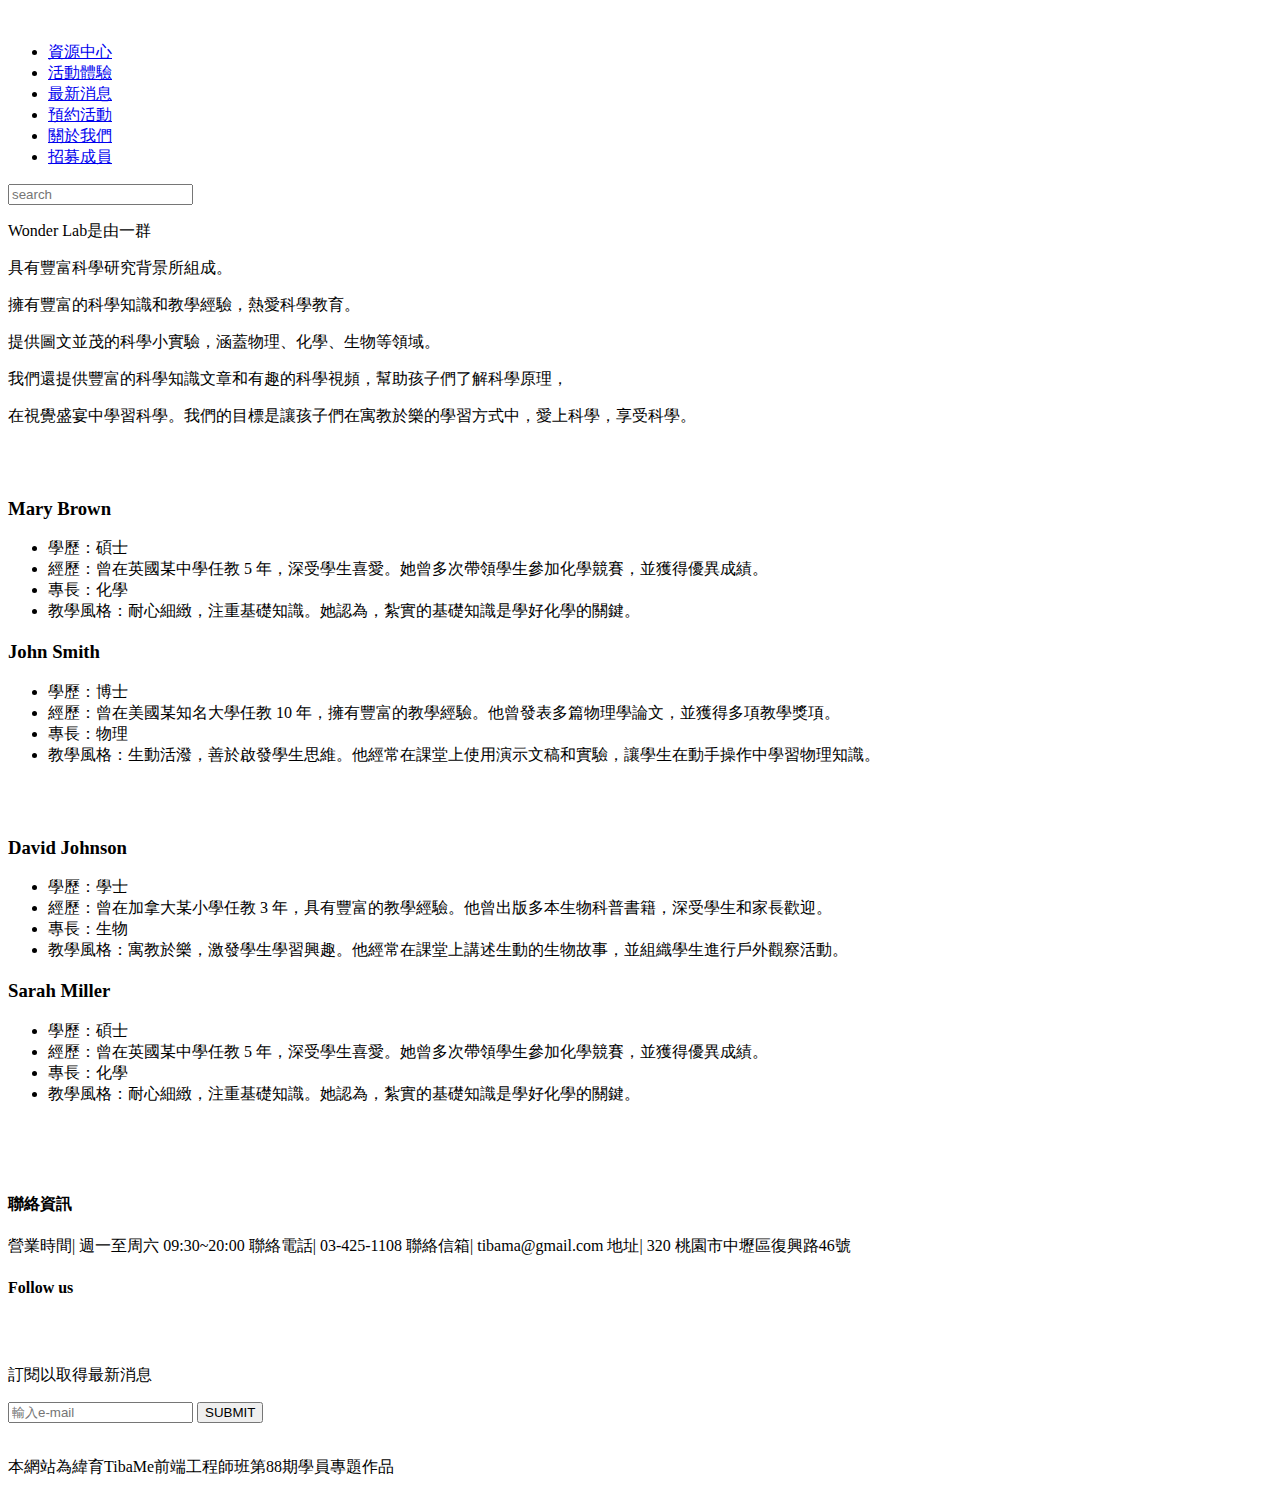
==== about.html @ 349f5d0e "修改logo超連結位置" ====
<!DOCTYPE html>
<html lang="en">
  <head>
    <meta charset="UTF-8" />
    <meta name="viewport" content="width=device-width, initial-scale=1.0" />
    <link rel="stylesheet" href="./CSS//Reset.css" />
    <link rel="stylesheet" href="./CSS//header_footer.css" />
    <link rel="stylesheet" href="./CSS/about.css " />
    <link rel="stylesheet" href="./CSS//grid system.css" />
    <link
      rel="stylesheet"
      href="https://cdnjs.cloudflare.com/ajax/libs/font-awesome/6.5.1/css/all.min.css"
      integrity="sha512-DTOQO9RWCH3ppGqcWaEA1BIZOC6xxalwEsw9c2QQeAIftl+Vegovlnee1c9QX4TctnWMn13TZye+giMm8e2LwA=="
      crossorigin="anonymous"
      referrerpolicy="no-referrer"
    />
    <link rel="preconnect" href="https://fonts.googleapis.com" />
    <link rel="preconnect" href="https://fonts.gstatic.com" crossorigin />
    <link
      href="https://fonts.googleapis.com/css2?family=Noto+Sans+TC:wght@100..900&display=swap"
      rel="stylesheet"
    />
    <link rel="icon" href="./index_pic/Group 22.png" />
    <title>關於我們</title>
  </head>
  <body>
    <header class="main">
      <div class="hd_container">
        <div class="logo">
          <a href="./index.html">
            <img src="./index_pic/logo.svg" alt="" />
          </a>
        </div>
        <nav>
          <ul>
            <li><a href="./resource_center.html">資源中心</a></li>
            <li><a href="./activity.html">活動體驗</a></li>
            <li><a href="./news.html">最新消息</a></li>
            <li><a href="./reservation.html">預約活動</a></li>
            <li><a href="./about.html">關於我們</a></li>
            <li><a href="./recruit.html">招募成員</a></li>
          </ul>
          <div class="search_area">
            <input type="text" placeholder="search" />
            <div class="icon">
              <i class="fa-solid fa-magnifying-glass"></i>
            </div>
          </div>
        </nav>
      </div>
    </header>
    <section class="banner">
      <div class="banner_container">
        <div class="txt">
          <p><span>Wonder</span> <span>Lab</span>是由一群</p>
          <p>具有豐富科學研究背景所組成。</p>
          <p>擁有豐富的科學知識和教學經驗，熱愛科學教育。</p>
          <p>提供圖文並茂的科學小實驗，涵蓋物理、化學、生物等領域。</p>
          <p>
            我們還提供豐富的科學知識文章和有趣的科學視頻，幫助孩子們了解科學原理，
          </p>
          <p>
            在視覺盛宴中學習科學。我們的目標是讓孩子們在寓教於樂的學習方式中，愛上科學，享受科學。
          </p>
        </div>
        <div class="pic">
          <img
            src="./about_pic/thisisengineering-raeng-bIltCMXIwRE-unsplash (1)-fotor.jpg"
            alt=""
          />
        </div>
      </div>
    </section>
    <section class="introduction">
      <div class="in_container">
        <div class="card">
          <div class="pic">
            <img
              src="./about_pic/thisisengineering-raeng-ovWUKV1btXk-unsplash.jpg"
              alt=""
            />
          </div>
          <div class="txt">
            <h3>Mary Brown</h3>
            <ul>
              <li>學歷：碩士</li>
              <li>
                經歷：曾在英國某中學任教 5
                年，深受學生喜愛。她曾多次帶領學生參加化學競賽，並獲得優異成績。
              </li>
              <li>專長：化學</li>
              <li>
                教學風格：耐心細緻，注重基礎知識。她認為，紮實的基礎知識是學好化學的關鍵。
              </li>
            </ul>
          </div>
        </div>
        <div class="card">
          <div class="txt">
            <h3>John Smith</h3>
            <ul>
              <li>學歷：博士</li>
              <li>
                經歷：曾在美國某知名大學任教 10
                年，擁有豐富的教學經驗。他曾發表多篇物理學論文，並獲得多項教學獎項。
              </li>
              <li>專長：物理</li>
              <li>
                教學風格：生動活潑，善於啟發學生思維。他經常在課堂上使用演示文稿和實驗，讓學生在動手操作中學習物理知識。
              </li>
            </ul>
          </div>
          <div class="pic">
            <img
              src="./about_pic/thisisengineering-raeng-omrpeqLz6Po-unsplash.jpg"
              alt=""
            />
          </div>
        </div>
        <div class="card">
          <div class="pic">
            <img
              src="./about_pic/thisisengineering-raeng-YXdbaTRcQzA-unsplash.jpg"
              alt=""
            />
          </div>
          <div class="txt">
            <h3>David Johnson</h3>
            <ul>
              <li>學歷：學士</li>
              <li>
                經歷：曾在加拿大某小學任教 3
                年，具有豐富的教學經驗。他曾出版多本生物科普書籍，深受學生和家長歡迎。
              </li>
              <li>專長：生物</li>
              <li>
                教學風格：寓教於樂，激發學生學習興趣。他經常在課堂上講述生動的生物故事，並組織學生進行戶外觀察活動。
              </li>
            </ul>
          </div>
        </div>
        <div class="card">
          <div class="txt">
            <h3>Sarah Miller</h3>
            <ul>
              <li>學歷：碩士</li>
              <li>
                經歷：曾在英國某中學任教 5
                年，深受學生喜愛。她曾多次帶領學生參加化學競賽，並獲得優異成績。
              </li>
              <li>專長：化學</li>
              <li>
                教學風格：耐心細緻，注重基礎知識。她認為，紮實的基礎知識是學好化學的關鍵。
              </li>
            </ul>
          </div>
          <div class="pic">
            <img
              src="./about_pic/thisisengineering-raeng-x5qZYxqzI_M-unsplash.jpg"
              alt=""
            />
          </div>
        </div>
      </div>
    </section>
    <div class="returnTop">
      <div class="circle">
        <div class="arrow_up">
          <a href="#">
            <svg
              class="icon-chevron-bottom"
              width="30"
              height="30"
              viewBox="0 0 41 28"
              fill="none"
              xmlns="http://www.w3.org/2000/svg"
            >
              <path
                d="M0.714294 27.4832V20.1046L20.3905 0.428431L40.0666 20.1046V27.4832L20.3905 10.1428L0.714294 27.4832Z"
                fill="white"
              />
            </svg>
          </a>
        </div>
      </div>
    </div>
    <footer class="main">
      <div class="footer_container">
        <div class="main_content">
          <div class="content">
            <div class="info">
              <h4>聯絡資訊</h4>
              <span class="open_time">營業時間| 週一至周六 09:30~20:00</span>
              <span class="tel">聯絡電話| 03-425-1108</span>
              <span class="email">聯絡信箱| tibama@gmail.com</span>
              <span class="address">地址| 320 桃園市中壢區復興路46號</span>
            </div>
            <div class="others">
              <div class="follow_us">
                <h4>Follow us</h4>
                <span class="fb">
                  <svg
                    class="ic-baseline-facebook"
                    width="26"
                    height="27"
                    viewBox="0 0 26 27"
                    fill="none"
                    xmlns="http://www.w3.org/2000/svg"
                  >
                    <path
                      d="M23.8333 13.1002C23.8333 7.12018 18.98 2.26685 13 2.26685C7.01996 2.26685 2.16663 7.12018 2.16663 13.1002C2.16663 18.3435 5.89329 22.7093 10.8333 23.7168V16.3502H8.66663V13.1002H10.8333V10.3918C10.8333 8.30101 12.5341 6.60018 14.625 6.60018H17.3333V9.85018H15.1666C14.5708 9.85018 14.0833 10.3377 14.0833 10.9335V13.1002H17.3333V16.3502H14.0833V23.8793C19.5541 23.3377 23.8333 18.7227 23.8333 13.1002Z"
                      fill="white"
                    />
                  </svg>
                </span>
                <span class="instagram">
                  <svg
                    class="ri-instagram-line"
                    width="24"
                    height="25"
                    viewBox="0 0 24 25"
                    fill="none"
                    xmlns="http://www.w3.org/2000/svg"
                  >
                    <path
                      d="M12.001 9.1001C11.2053 9.1001 10.4423 9.41617 9.87966 9.97878C9.31705 10.5414 9.00098 11.3044 9.00098 12.1001C9.00098 12.8957 9.31705 13.6588 9.87966 14.2214C10.4423 14.784 11.2053 15.1001 12.001 15.1001C12.7966 15.1001 13.5597 14.784 14.1223 14.2214C14.6849 13.6588 15.001 12.8957 15.001 12.1001C15.001 11.3044 14.6849 10.5414 14.1223 9.97878C13.5597 9.41617 12.7966 9.1001 12.001 9.1001ZM12.001 7.1001C13.3271 7.1001 14.5988 7.62688 15.5365 8.56456C16.4742 9.50225 17.001 10.774 17.001 12.1001C17.001 13.4262 16.4742 14.6979 15.5365 15.6356C14.5988 16.5733 13.3271 17.1001 12.001 17.1001C10.6749 17.1001 9.40312 16.5733 8.46544 15.6356C7.52776 14.6979 7.00098 13.4262 7.00098 12.1001C7.00098 10.774 7.52776 9.50225 8.46544 8.56456C9.40312 7.62688 10.6749 7.1001 12.001 7.1001ZM18.501 6.8501C18.501 7.18162 18.3693 7.49956 18.1349 7.73398C17.9004 7.9684 17.5825 8.1001 17.251 8.1001C16.9195 8.1001 16.6015 7.9684 16.3671 7.73398C16.1327 7.49956 16.001 7.18162 16.001 6.8501C16.001 6.51858 16.1327 6.20063 16.3671 5.96621C16.6015 5.73179 16.9195 5.6001 17.251 5.6001C17.5825 5.6001 17.9004 5.73179 18.1349 5.96621C18.3693 6.20063 18.501 6.51858 18.501 6.8501ZM12.001 4.1001C9.52698 4.1001 9.12298 4.1071 7.97198 4.1581C7.18798 4.1951 6.66198 4.3001 6.17398 4.4901C5.76559 4.64004 5.39639 4.88036 5.09398 5.1931C4.78098 5.4955 4.54033 5.86468 4.38998 6.2731C4.19998 6.7631 4.09498 7.2881 4.05898 8.0711C4.00698 9.1751 3.99998 9.5611 3.99998 12.1001C3.99998 14.5751 4.00698 14.9781 4.05798 16.1291C4.09498 16.9121 4.19998 17.4391 4.38898 17.9261C4.55898 18.3611 4.75898 18.6741 5.09098 19.0061C5.42798 19.3421 5.74098 19.5431 6.17098 19.7091C6.66498 19.9001 7.19098 20.0061 7.97098 20.0421C9.07498 20.0941 9.46098 20.1001 12 20.1001C14.475 20.1001 14.878 20.0931 16.029 20.0421C16.811 20.0051 17.337 19.9001 17.826 19.7111C18.234 19.5604 18.603 19.3202 18.906 19.0081C19.243 18.6721 19.444 18.3591 19.61 17.9281C19.8 17.4361 19.906 16.9101 19.942 16.1281C19.994 15.0251 20 14.6381 20 12.1001C20 9.6261 19.993 9.2221 19.942 8.0711C19.905 7.2891 19.799 6.7611 19.61 6.2731C19.4592 5.86511 19.219 5.49608 18.907 5.1931C18.6047 4.87994 18.2355 4.63926 17.827 4.4891C17.337 4.2991 16.811 4.1941 16.029 4.1581C14.926 4.1061 14.541 4.1001 12.001 4.1001ZM12.001 2.1001C14.718 2.1001 15.057 2.1101 16.124 2.1601C17.188 2.2101 17.914 2.3771 18.551 2.6251C19.211 2.8791 19.767 3.2231 20.323 3.7781C20.8315 4.27799 21.2249 4.88269 21.476 5.5501C21.723 6.1871 21.891 6.9131 21.941 7.9781C21.988 9.0441 22.001 9.3831 22.001 12.1001C22.001 14.8171 21.991 15.1561 21.941 16.2221C21.891 17.2871 21.723 18.0121 21.476 18.6501C21.2256 19.3179 20.8321 19.9227 20.323 20.4221C19.8229 20.9304 19.2183 21.3239 18.551 21.5751C17.914 21.8221 17.188 21.9901 16.124 22.0401C15.057 22.0871 14.718 22.1001 12.001 22.1001C9.28398 22.1001 8.94498 22.0901 7.87798 22.0401C6.81398 21.9901 6.08898 21.8221 5.45098 21.5751C4.7833 21.3246 4.1785 20.931 3.67898 20.4221C3.17041 19.9223 2.77694 19.3176 2.52598 18.6501C2.27798 18.0131 2.11098 17.2871 2.06098 16.2221C2.01298 15.1561 2.00098 14.8171 2.00098 12.1001C2.00098 9.3831 2.01098 9.0441 2.06098 7.9781C2.11098 6.9121 2.27798 6.1881 2.52598 5.5501C2.77621 4.88228 3.16978 4.27742 3.67898 3.7781C4.17865 3.26933 4.78341 2.87583 5.45098 2.6251C6.08798 2.3771 6.81298 2.2101 7.87798 2.1601C8.94498 2.1131 9.28398 2.1001 12.001 2.1001Z"
                      fill="white"
                    />
                  </svg>
                </span>
                <span class="twitter">
                  <svg
                    class="group"
                    width="24"
                    height="25"
                    viewBox="0 0 24 25"
                    fill="none"
                    xmlns="http://www.w3.org/2000/svg"
                  >
                    <path
                      fill-rule="evenodd"
                      clip-rule="evenodd"
                      d="M17.817 7.089C17.464 6.581 16.52 5.867 14.991 6.175C14.099 6.354 13.566 6.795 13.227 7.377C12.866 7.997 12.691 8.84 12.691 9.821C12.691 10.0862 12.5857 10.3406 12.3982 10.5281C12.2106 10.7156 11.9563 10.821 11.691 10.821C9.32504 10.821 7.07304 10.118 5.17804 8.217C5.03497 8.9883 4.97862 9.77318 5.01004 10.557C5.06304 11.643 5.32204 12.732 5.93704 13.665C6.54204 14.582 7.53704 15.422 9.20104 15.95C9.3641 16.0017 9.51115 16.0944 9.62816 16.2192C9.74516 16.344 9.8282 16.4967 9.86934 16.6627C9.91047 16.8288 9.90832 17.0026 9.8631 17.1676C9.81788 17.3325 9.73109 17.4831 9.61104 17.605C9.07804 18.1517 8.47396 18.6243 7.81504 19.01C8.87504 19.12 9.89704 19.128 10.845 19.042C12.765 18.868 14.294 18.319 15.25 17.542C17.263 15.91 18.34 13.476 18.14 9.398C18.106 8.728 18.753 8.005 19.065 7.456C18.594 7.544 18.122 7.528 17.817 7.089ZM4.59404 5.084C4.7751 5.06296 4.95846 5.0918 5.12431 5.16741C5.29016 5.24302 5.43218 5.36253 5.53504 5.513C7.01104 7.672 8.78304 8.57 10.75 8.774C10.846 7.933 11.073 7.102 11.5 6.37C12.126 5.296 13.144 4.506 14.598 4.214C16.608 3.81 18.138 4.538 19.025 5.429L20.817 5.094C21.0046 5.05887 21.1982 5.07811 21.3752 5.14945C21.5521 5.22079 21.7049 5.34127 21.8157 5.49665C21.9264 5.65203 21.9903 5.83584 21.9999 6.02638C22.0096 6.21692 21.9645 6.40624 21.87 6.572L20.15 9.594C20.307 13.955 19.095 16.999 16.511 19.096C15.141 20.208 13.179 20.839 11.026 21.034C8.85604 21.23 6.40304 20.993 3.96504 20.281C3.75674 20.2202 3.57384 20.0934 3.44397 19.9195C3.31409 19.7457 3.24428 19.5344 3.24507 19.3174C3.24587 19.1004 3.31721 18.8895 3.44835 18.7167C3.57949 18.5438 3.7633 18.4182 3.97204 18.359C5.19804 18.01 6.13204 17.709 6.97504 17.182C5.77604 16.546 4.89304 15.714 4.26804 14.766C3.40004 13.448 3.07804 11.978 3.01404 10.653C2.95004 9.328 3.14104 8.1 3.34304 7.215C3.45804 6.71 3.59204 6.204 3.77704 5.72C3.8423 5.54939 3.95304 5.39991 4.09725 5.28779C4.24145 5.17567 4.41261 5.10519 4.59404 5.084Z"
                      fill="white"
                    />
                  </svg>
                </span>
                <span class="youtube">
                  <svg
                    class="mdi-youtube"
                    width="24"
                    height="25"
                    viewBox="0 0 24 25"
                    fill="none"
                    xmlns="http://www.w3.org/2000/svg"
                  >
                    <path
                      d="M10 15.1001L15.19 12.1001L10 9.1001V15.1001ZM21.56 7.2701C21.69 7.7401 21.78 8.3701 21.84 9.1701C21.91 9.9701 21.94 10.6601 21.94 11.2601L22 12.1001C22 14.2901 21.84 15.9001 21.56 16.9301C21.31 17.8301 20.73 18.4101 19.83 18.6601C19.36 18.7901 18.5 18.8801 17.18 18.9401C15.88 19.0101 14.69 19.0401 13.59 19.0401L12 19.1001C7.81 19.1001 5.2 18.9401 4.17 18.6601C3.27 18.4101 2.69 17.8301 2.44 16.9301C2.31 16.4601 2.22 15.8301 2.16 15.0301C2.09 14.2301 2.06 13.5401 2.06 12.9401L2 12.1001C2 9.9101 2.16 8.3001 2.44 7.2701C2.69 6.3701 3.27 5.7901 4.17 5.5401C4.64 5.4101 5.5 5.3201 6.82 5.2601C8.12 5.1901 9.31 5.1601 10.41 5.1601L12 5.1001C16.19 5.1001 18.8 5.2601 19.83 5.5401C20.73 5.7901 21.31 6.3701 21.56 7.2701Z"
                      fill="white"
                    />
                  </svg>
                </span>
              </div>
              <div class="subscribe">
                <p>訂閱以取得最新消息</p>
                <div class="input">
                  <input type="text" placeholder="輸入e-mail" />
                  <button class="submit">SUBMIT</button>
                </div>
              </div>
            </div>
          </div>
          <div class="footer_logo">
            <img src="./index_pic/footer_logo.jpg" alt="" />
          </div>
        </div>
        <span class="copyright"
          ><p>本網站為緯育TibaMe前端工程師班第88期學員專題作品</p></span
        >
      </div>
    </footer>
  </body>
</html>
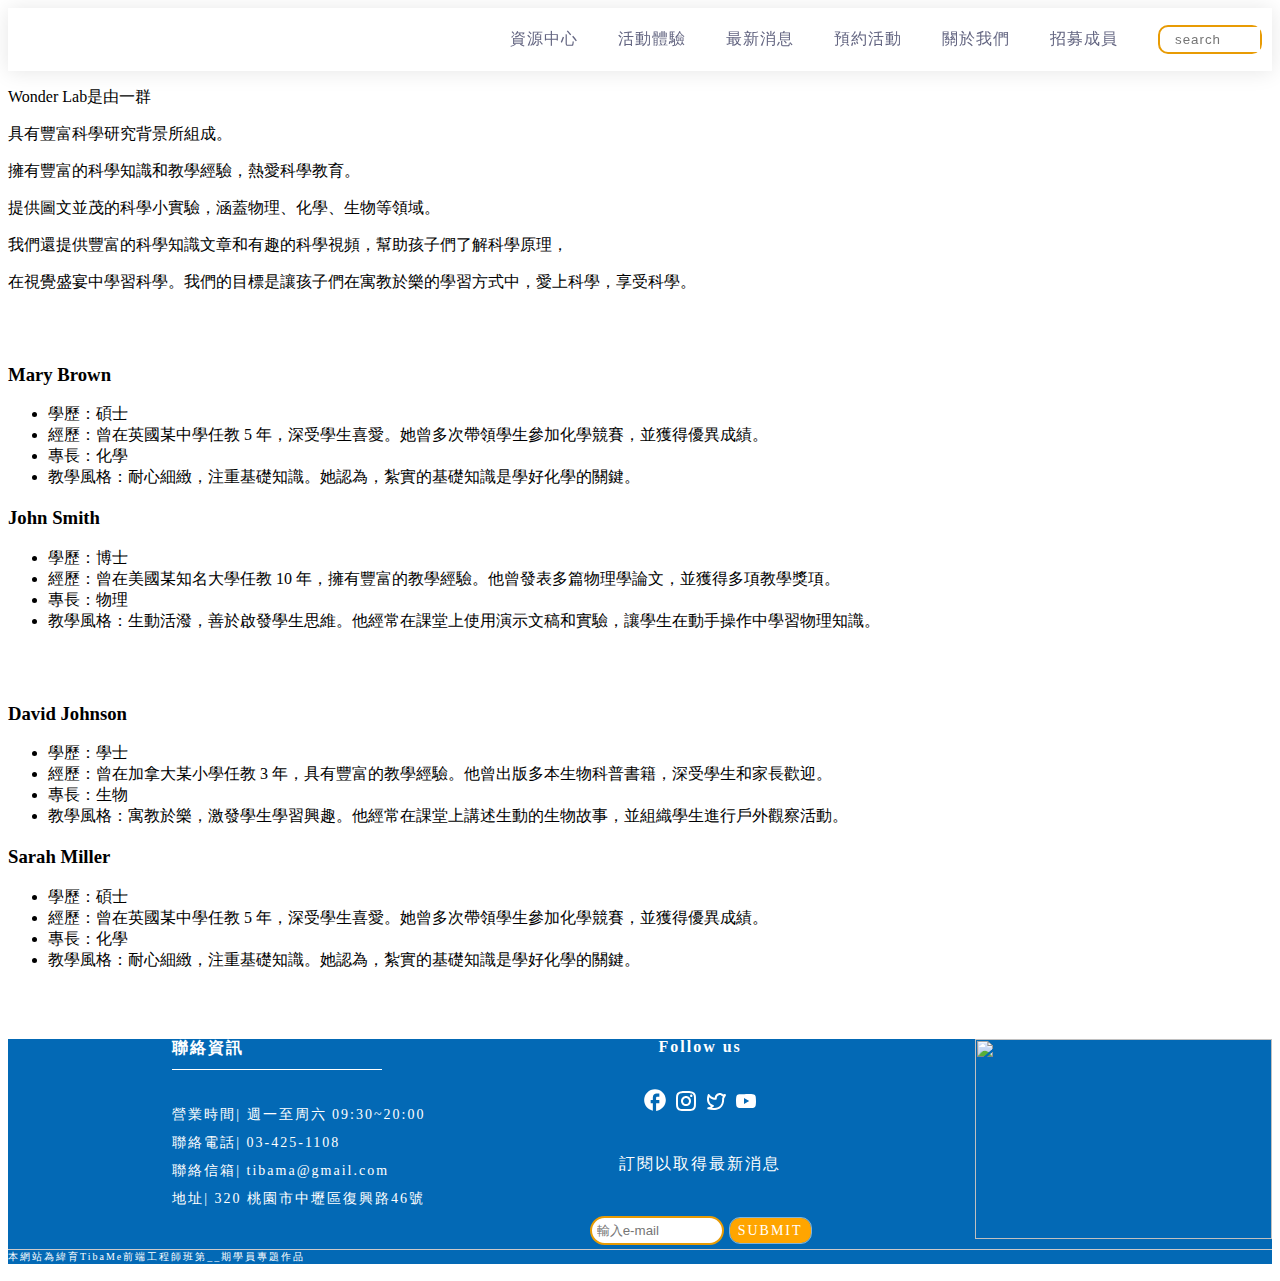
==== commit 7474bf8f: "動畫修改(按鈕部分_活動體驗" ====
--- a/about.html
+++ b/about.html
@@ -12,14 +12,12 @@
       href="https://cdnjs.cloudflare.com/ajax/libs/font-awesome/6.5.1/css/all.min.css"
       integrity="sha512-DTOQO9RWCH3ppGqcWaEA1BIZOC6xxalwEsw9c2QQeAIftl+Vegovlnee1c9QX4TctnWMn13TZye+giMm8e2LwA=="
       crossorigin="anonymous"
-      referrerpolicy="no-referrer"
-    />
+      referrerpolicy="no-referrer" />
     <link rel="preconnect" href="https://fonts.googleapis.com" />
     <link rel="preconnect" href="https://fonts.gstatic.com" crossorigin />
     <link
       href="https://fonts.googleapis.com/css2?family=Noto+Sans+TC:wght@100..900&display=swap"
-      rel="stylesheet"
-    />
+      rel="stylesheet" />
     <link rel="icon" href="./index_pic/Group 22.png" />
     <title>關於我們</title>
   </head>
@@ -66,8 +64,7 @@
         <div class="pic">
           <img
             src="./about_pic/thisisengineering-raeng-bIltCMXIwRE-unsplash (1)-fotor.jpg"
-            alt=""
-          />
+            alt="" />
         </div>
       </div>
     </section>
@@ -77,8 +74,7 @@
           <div class="pic">
             <img
               src="./about_pic/thisisengineering-raeng-ovWUKV1btXk-unsplash.jpg"
-              alt=""
-            />
+              alt="" />
           </div>
           <div class="txt">
             <h3>Mary Brown</h3>
@@ -113,16 +109,14 @@
           <div class="pic">
             <img
               src="./about_pic/thisisengineering-raeng-omrpeqLz6Po-unsplash.jpg"
-              alt=""
-            />
+              alt="" />
           </div>
         </div>
         <div class="card">
           <div class="pic">
             <img
               src="./about_pic/thisisengineering-raeng-YXdbaTRcQzA-unsplash.jpg"
-              alt=""
-            />
+              alt="" />
           </div>
           <div class="txt">
             <h3>David Johnson</h3>
@@ -157,8 +151,7 @@
           <div class="pic">
             <img
               src="./about_pic/thisisengineering-raeng-x5qZYxqzI_M-unsplash.jpg"
-              alt=""
-            />
+              alt="" />
           </div>
         </div>
       </div>
@@ -173,12 +166,10 @@
               height="30"
               viewBox="0 0 41 28"
               fill="none"
-              xmlns="http://www.w3.org/2000/svg"
-            >
+              xmlns="http://www.w3.org/2000/svg">
               <path
                 d="M0.714294 27.4832V20.1046L20.3905 0.428431L40.0666 20.1046V27.4832L20.3905 10.1428L0.714294 27.4832Z"
-                fill="white"
-              />
+                fill="white" />
             </svg>
           </a>
         </div>
@@ -205,12 +196,10 @@
                     height="27"
                     viewBox="0 0 26 27"
                     fill="none"
-                    xmlns="http://www.w3.org/2000/svg"
-                  >
+                    xmlns="http://www.w3.org/2000/svg">
                     <path
                       d="M23.8333 13.1002C23.8333 7.12018 18.98 2.26685 13 2.26685C7.01996 2.26685 2.16663 7.12018 2.16663 13.1002C2.16663 18.3435 5.89329 22.7093 10.8333 23.7168V16.3502H8.66663V13.1002H10.8333V10.3918C10.8333 8.30101 12.5341 6.60018 14.625 6.60018H17.3333V9.85018H15.1666C14.5708 9.85018 14.0833 10.3377 14.0833 10.9335V13.1002H17.3333V16.3502H14.0833V23.8793C19.5541 23.3377 23.8333 18.7227 23.8333 13.1002Z"
-                      fill="white"
-                    />
+                      fill="white" />
                   </svg>
                 </span>
                 <span class="instagram">
@@ -220,12 +209,10 @@
                     height="25"
                     viewBox="0 0 24 25"
                     fill="none"
-                    xmlns="http://www.w3.org/2000/svg"
-                  >
+                    xmlns="http://www.w3.org/2000/svg">
                     <path
                       d="M12.001 9.1001C11.2053 9.1001 10.4423 9.41617 9.87966 9.97878C9.31705 10.5414 9.00098 11.3044 9.00098 12.1001C9.00098 12.8957 9.31705 13.6588 9.87966 14.2214C10.4423 14.784 11.2053 15.1001 12.001 15.1001C12.7966 15.1001 13.5597 14.784 14.1223 14.2214C14.6849 13.6588 15.001 12.8957 15.001 12.1001C15.001 11.3044 14.6849 10.5414 14.1223 9.97878C13.5597 9.41617 12.7966 9.1001 12.001 9.1001ZM12.001 7.1001C13.3271 7.1001 14.5988 7.62688 15.5365 8.56456C16.4742 9.50225 17.001 10.774 17.001 12.1001C17.001 13.4262 16.4742 14.6979 15.5365 15.6356C14.5988 16.5733 13.3271 17.1001 12.001 17.1001C10.6749 17.1001 9.40312 16.5733 8.46544 15.6356C7.52776 14.6979 7.00098 13.4262 7.00098 12.1001C7.00098 10.774 7.52776 9.50225 8.46544 8.56456C9.40312 7.62688 10.6749 7.1001 12.001 7.1001ZM18.501 6.8501C18.501 7.18162 18.3693 7.49956 18.1349 7.73398C17.9004 7.9684 17.5825 8.1001 17.251 8.1001C16.9195 8.1001 16.6015 7.9684 16.3671 7.73398C16.1327 7.49956 16.001 7.18162 16.001 6.8501C16.001 6.51858 16.1327 6.20063 16.3671 5.96621C16.6015 5.73179 16.9195 5.6001 17.251 5.6001C17.5825 5.6001 17.9004 5.73179 18.1349 5.96621C18.3693 6.20063 18.501 6.51858 18.501 6.8501ZM12.001 4.1001C9.52698 4.1001 9.12298 4.1071 7.97198 4.1581C7.18798 4.1951 6.66198 4.3001 6.17398 4.4901C5.76559 4.64004 5.39639 4.88036 5.09398 5.1931C4.78098 5.4955 4.54033 5.86468 4.38998 6.2731C4.19998 6.7631 4.09498 7.2881 4.05898 8.0711C4.00698 9.1751 3.99998 9.5611 3.99998 12.1001C3.99998 14.5751 4.00698 14.9781 4.05798 16.1291C4.09498 16.9121 4.19998 17.4391 4.38898 17.9261C4.55898 18.3611 4.75898 18.6741 5.09098 19.0061C5.42798 19.3421 5.74098 19.5431 6.17098 19.7091C6.66498 19.9001 7.19098 20.0061 7.97098 20.0421C9.07498 20.0941 9.46098 20.1001 12 20.1001C14.475 20.1001 14.878 20.0931 16.029 20.0421C16.811 20.0051 17.337 19.9001 17.826 19.7111C18.234 19.5604 18.603 19.3202 18.906 19.0081C19.243 18.6721 19.444 18.3591 19.61 17.9281C19.8 17.4361 19.906 16.9101 19.942 16.1281C19.994 15.0251 20 14.6381 20 12.1001C20 9.6261 19.993 9.2221 19.942 8.0711C19.905 7.2891 19.799 6.7611 19.61 6.2731C19.4592 5.86511 19.219 5.49608 18.907 5.1931C18.6047 4.87994 18.2355 4.63926 17.827 4.4891C17.337 4.2991 16.811 4.1941 16.029 4.1581C14.926 4.1061 14.541 4.1001 12.001 4.1001ZM12.001 2.1001C14.718 2.1001 15.057 2.1101 16.124 2.1601C17.188 2.2101 17.914 2.3771 18.551 2.6251C19.211 2.8791 19.767 3.2231 20.323 3.7781C20.8315 4.27799 21.2249 4.88269 21.476 5.5501C21.723 6.1871 21.891 6.9131 21.941 7.9781C21.988 9.0441 22.001 9.3831 22.001 12.1001C22.001 14.8171 21.991 15.1561 21.941 16.2221C21.891 17.2871 21.723 18.0121 21.476 18.6501C21.2256 19.3179 20.8321 19.9227 20.323 20.4221C19.8229 20.9304 19.2183 21.3239 18.551 21.5751C17.914 21.8221 17.188 21.9901 16.124 22.0401C15.057 22.0871 14.718 22.1001 12.001 22.1001C9.28398 22.1001 8.94498 22.0901 7.87798 22.0401C6.81398 21.9901 6.08898 21.8221 5.45098 21.5751C4.7833 21.3246 4.1785 20.931 3.67898 20.4221C3.17041 19.9223 2.77694 19.3176 2.52598 18.6501C2.27798 18.0131 2.11098 17.2871 2.06098 16.2221C2.01298 15.1561 2.00098 14.8171 2.00098 12.1001C2.00098 9.3831 2.01098 9.0441 2.06098 7.9781C2.11098 6.9121 2.27798 6.1881 2.52598 5.5501C2.77621 4.88228 3.16978 4.27742 3.67898 3.7781C4.17865 3.26933 4.78341 2.87583 5.45098 2.6251C6.08798 2.3771 6.81298 2.2101 7.87798 2.1601C8.94498 2.1131 9.28398 2.1001 12.001 2.1001Z"
-                      fill="white"
-                    />
+                      fill="white" />
                   </svg>
                 </span>
                 <span class="twitter">
@@ -235,14 +222,12 @@
                     height="25"
                     viewBox="0 0 24 25"
                     fill="none"
-                    xmlns="http://www.w3.org/2000/svg"
-                  >
+                    xmlns="http://www.w3.org/2000/svg">
                     <path
                       fill-rule="evenodd"
                       clip-rule="evenodd"
                       d="M17.817 7.089C17.464 6.581 16.52 5.867 14.991 6.175C14.099 6.354 13.566 6.795 13.227 7.377C12.866 7.997 12.691 8.84 12.691 9.821C12.691 10.0862 12.5857 10.3406 12.3982 10.5281C12.2106 10.7156 11.9563 10.821 11.691 10.821C9.32504 10.821 7.07304 10.118 5.17804 8.217C5.03497 8.9883 4.97862 9.77318 5.01004 10.557C5.06304 11.643 5.32204 12.732 5.93704 13.665C6.54204 14.582 7.53704 15.422 9.20104 15.95C9.3641 16.0017 9.51115 16.0944 9.62816 16.2192C9.74516 16.344 9.8282 16.4967 9.86934 16.6627C9.91047 16.8288 9.90832 17.0026 9.8631 17.1676C9.81788 17.3325 9.73109 17.4831 9.61104 17.605C9.07804 18.1517 8.47396 18.6243 7.81504 19.01C8.87504 19.12 9.89704 19.128 10.845 19.042C12.765 18.868 14.294 18.319 15.25 17.542C17.263 15.91 18.34 13.476 18.14 9.398C18.106 8.728 18.753 8.005 19.065 7.456C18.594 7.544 18.122 7.528 17.817 7.089ZM4.59404 5.084C4.7751 5.06296 4.95846 5.0918 5.12431 5.16741C5.29016 5.24302 5.43218 5.36253 5.53504 5.513C7.01104 7.672 8.78304 8.57 10.75 8.774C10.846 7.933 11.073 7.102 11.5 6.37C12.126 5.296 13.144 4.506 14.598 4.214C16.608 3.81 18.138 4.538 19.025 5.429L20.817 5.094C21.0046 5.05887 21.1982 5.07811 21.3752 5.14945C21.5521 5.22079 21.7049 5.34127 21.8157 5.49665C21.9264 5.65203 21.9903 5.83584 21.9999 6.02638C22.0096 6.21692 21.9645 6.40624 21.87 6.572L20.15 9.594C20.307 13.955 19.095 16.999 16.511 19.096C15.141 20.208 13.179 20.839 11.026 21.034C8.85604 21.23 6.40304 20.993 3.96504 20.281C3.75674 20.2202 3.57384 20.0934 3.44397 19.9195C3.31409 19.7457 3.24428 19.5344 3.24507 19.3174C3.24587 19.1004 3.31721 18.8895 3.44835 18.7167C3.57949 18.5438 3.7633 18.4182 3.97204 18.359C5.19804 18.01 6.13204 17.709 6.97504 17.182C5.77604 16.546 4.89304 15.714 4.26804 14.766C3.40004 13.448 3.07804 11.978 3.01404 10.653C2.95004 9.328 3.14104 8.1 3.34304 7.215C3.45804 6.71 3.59204 6.204 3.77704 5.72C3.8423 5.54939 3.95304 5.39991 4.09725 5.28779C4.24145 5.17567 4.41261 5.10519 4.59404 5.084Z"
-                      fill="white"
-                    />
+                      fill="white" />
                   </svg>
                 </span>
                 <span class="youtube">
@@ -252,12 +237,10 @@
                     height="25"
                     viewBox="0 0 24 25"
                     fill="none"
-                    xmlns="http://www.w3.org/2000/svg"
-                  >
+                    xmlns="http://www.w3.org/2000/svg">
                     <path
                       d="M10 15.1001L15.19 12.1001L10 9.1001V15.1001ZM21.56 7.2701C21.69 7.7401 21.78 8.3701 21.84 9.1701C21.91 9.9701 21.94 10.6601 21.94 11.2601L22 12.1001C22 14.2901 21.84 15.9001 21.56 16.9301C21.31 17.8301 20.73 18.4101 19.83 18.6601C19.36 18.7901 18.5 18.8801 17.18 18.9401C15.88 19.0101 14.69 19.0401 13.59 19.0401L12 19.1001C7.81 19.1001 5.2 18.9401 4.17 18.6601C3.27 18.4101 2.69 17.8301 2.44 16.9301C2.31 16.4601 2.22 15.8301 2.16 15.0301C2.09 14.2301 2.06 13.5401 2.06 12.9401L2 12.1001C2 9.9101 2.16 8.3001 2.44 7.2701C2.69 6.3701 3.27 5.7901 4.17 5.5401C4.64 5.4101 5.5 5.3201 6.82 5.2601C8.12 5.1901 9.31 5.1601 10.41 5.1601L12 5.1001C16.19 5.1001 18.8 5.2601 19.83 5.5401C20.73 5.7901 21.31 6.3701 21.56 7.2701Z"
-                      fill="white"
-                    />
+                      fill="white" />
                   </svg>
                 </span>
               </div>
@@ -265,7 +248,7 @@
                 <p>訂閱以取得最新消息</p>
                 <div class="input">
                   <input type="text" placeholder="輸入e-mail" />
-                  <button class="submit">SUBMIT</button>
+                  <a href="" class="btn btn-5"><span>SUBMIT</span></a>
                 </div>
               </div>
             </div>
@@ -275,7 +258,7 @@
           </div>
         </div>
         <span class="copyright"
-          ><p>本網站為緯育TibaMe前端工程師班第88期學員專題作品</p></span
+          ><p>本網站為緯育TibaMe前端工程師班第__期學員專題作品</p></span
         >
       </div>
     </footer>
--- a/CSS/header_footer.css
+++ b/CSS/header_footer.css
@@ -0,0 +1,170 @@
+header.main {
+  position: sticky;
+  top: 0px;
+  z-index: 10;
+}
+header.main .hd_container {
+  display: flex;
+  align-items: center;
+  justify-content: space-between;
+  background-color: #fff;
+  box-shadow: 0px 1px 20px rgba(0, 0, 0, 0.1);
+  padding: 5px 10px;
+}
+header.main .hd_container .logo img {
+  width: 100px;
+}
+header.main .hd_container nav {
+  margin-right: 0px;
+  display: flex;
+  align-items: center;
+  letter-spacing: 1px;
+}
+header.main .hd_container nav ul {
+  list-style: none;
+  display: flex;
+}
+header.main .hd_container nav ul li {
+  padding: 0 20px;
+}
+header.main .hd_container nav ul li a {
+  text-decoration: none;
+  color: #636581;
+}
+header.main .hd_container nav .search_area {
+  display: flex;
+  align-items: center;
+  border: 2px solid #e89b04;
+  border-radius: 10px;
+  margin-left: 20px;
+}
+header.main .hd_container nav .search_area input {
+  width: 80px;
+  border: none;
+  outline: none;
+  margin-left: 10px;
+  padding: 5px;
+  letter-spacing: 1px;
+}
+header.main .hd_container nav .search_area .icon {
+  font-size: 20px;
+  color: #e89b04;
+  cursor: pointer;
+}
+
+footer.main .footer_container {
+  background-color: #0369b5;
+}
+footer.main .footer_container .main_content {
+  height: 200px;
+  display: flex;
+  align-items: center;
+  letter-spacing: 2px;
+}
+footer.main .footer_container .main_content .content {
+  display: flex;
+  justify-content: space-evenly;
+  flex-grow: 5;
+  padding-top: 20px;
+}
+footer.main .footer_container .main_content .content .info {
+  display: flex;
+  flex-direction: column;
+  gap: 10px;
+  color: #fff;
+}
+footer.main .footer_container .main_content .content .info h4 {
+  padding-bottom: 10px;
+  border-bottom: 1px solid #fff;
+  width: 210px;
+}
+footer.main .footer_container .main_content .content .info span {
+  font-size: 14px;
+}
+footer.main .footer_container .main_content .content .info .open_time {
+  margin-top: 5px;
+}
+footer.main .footer_container .main_content .content .others {
+  color: #fff;
+}
+footer.main .footer_container .main_content .content .others .follow_us {
+  text-align: center;
+}
+footer.main .footer_container .main_content .content .others .follow_us h4 {
+  padding-bottom: 10px;
+}
+footer.main .footer_container .main_content .content .others .subscribe {
+  padding: 20px 0;
+}
+footer.main .footer_container .main_content .content .others .subscribe p {
+  padding-bottom: 10px;
+  text-align: center;
+}
+footer.main .footer_container .main_content .content .others .subscribe .input input {
+  width: 120px;
+  outline: none;
+  border: 2px solid #e89b04;
+  padding: 5px;
+  border-radius: 50px;
+}
+footer.main .footer_container .main_content .content .others .subscribe .input a {
+  background: orange;
+  border-bottom: 1px solid;
+  color: #fff;
+  line-height: 1.4;
+  padding: 0.25em;
+  text-decoration: none;
+}
+footer.main .footer_container .main_content .content .others .subscribe .input a:hover {
+  background: orange;
+  color: #fff;
+}
+footer.main .footer_container .main_content .content .others .subscribe .input .btn {
+  color: #fff;
+  cursor: pointer;
+  font-size: 14px;
+  font-weight: 400;
+  line-height: 60px;
+  padding: 5px 8px;
+  margin: 0 0 2em;
+  max-width: 160px;
+  position: relative;
+  text-decoration: none;
+  text-transform: uppercase;
+  width: 100%;
+  border-radius: 10px;
+}
+footer.main .footer_container .main_content .content .others .subscribe .input .btn-5 {
+  border: 0 solid;
+  box-shadow: inset 0 0 20px rgba(255, 255, 255, 0);
+  outline: 1px solid;
+  outline-color: rgba(255, 255, 255, 0.5);
+  outline-offset: 0px;
+  text-shadow: none;
+  transition: all 1250ms cubic-bezier(0.19, 1, 0.22, 1);
+}
+footer.main .footer_container .main_content .content .others .subscribe .input .btn-5:hover {
+  border: 0px solid;
+  box-shadow: inset 0 0 20px rgba(255, 255, 255, 0.5), 0 0 20px rgba(255, 255, 255, 0.2);
+  outline-color: rgba(255, 255, 255, 0);
+  outline-offset: 15px;
+  text-shadow: 1px 1px 2px #427388;
+}
+footer.main .footer_logo {
+  width: 100px;
+  height: 100%;
+  flex-grow: 2;
+}
+footer.main .footer_logo img {
+  width: 100%;
+  height: 100%;
+}
+footer.main .copyright {
+  font-size: 10px;
+  letter-spacing: 2px;
+  color: #fff;
+  width: 800px;
+}
+footer.main .copyright p {
+  border-top: 1px solid #cdcaca;
+}/*# sourceMappingURL=header_footer.css.map */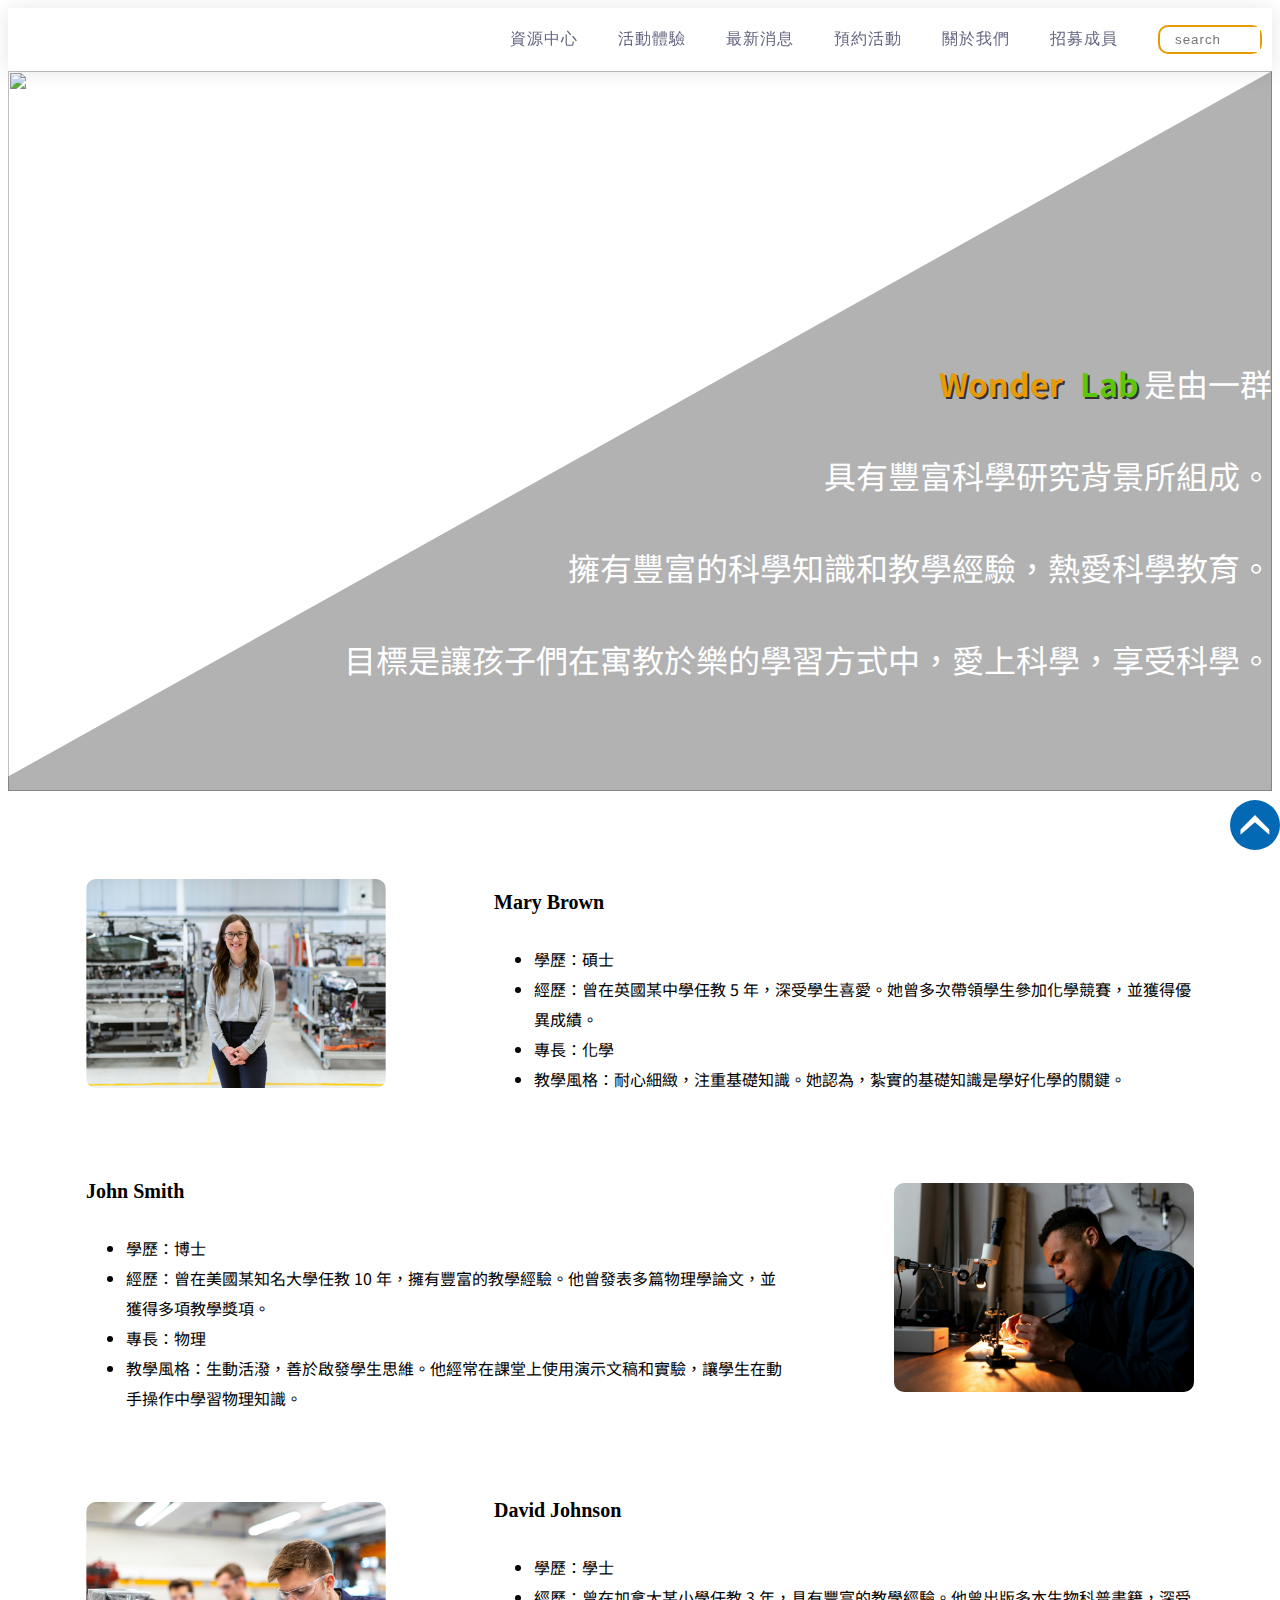
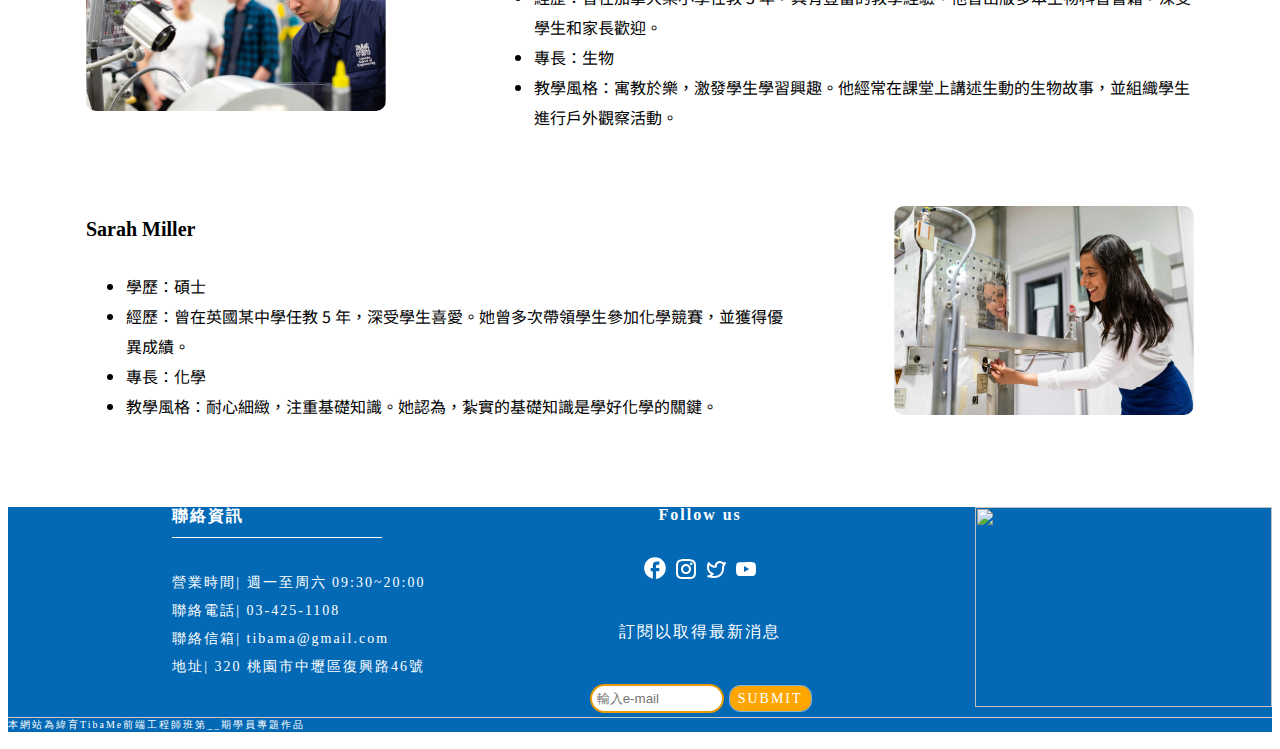
==== commit 42903803: "修改預約體驗按鈕及首頁輪播" ====
--- a/about.html
+++ b/about.html
@@ -50,16 +50,13 @@
     <section class="banner">
       <div class="banner_container">
         <div class="txt">
-          <p><span>Wonder</span> <span>Lab</span>是由一群</p>
+          <p>
+            <span>Wonder</span>
+            <span>Lab</span>是由一群
+          </p>
           <p>具有豐富科學研究背景所組成。</p>
           <p>擁有豐富的科學知識和教學經驗，熱愛科學教育。</p>
-          <p>提供圖文並茂的科學小實驗，涵蓋物理、化學、生物等領域。</p>
-          <p>
-            我們還提供豐富的科學知識文章和有趣的科學視頻，幫助孩子們了解科學原理，
-          </p>
-          <p>
-            在視覺盛宴中學習科學。我們的目標是讓孩子們在寓教於樂的學習方式中，愛上科學，享受科學。
-          </p>
+          <p>目標是讓孩子們在寓教於樂的學習方式中，愛上科學，享受科學。</p>
         </div>
         <div class="pic">
           <img
@@ -72,9 +69,7 @@
       <div class="in_container">
         <div class="card">
           <div class="pic">
-            <img
-              src="./about_pic/thisisengineering-raeng-ovWUKV1btXk-unsplash.jpg"
-              alt="" />
+            <img src="./about_pic/Rectangle 26.jpg" alt="" />
           </div>
           <div class="txt">
             <h3>Mary Brown</h3>
@@ -107,16 +102,12 @@
             </ul>
           </div>
           <div class="pic">
-            <img
-              src="./about_pic/thisisengineering-raeng-omrpeqLz6Po-unsplash.jpg"
-              alt="" />
-          </div>
-        </div>
-        <div class="card">
-          <div class="pic">
-            <img
-              src="./about_pic/thisisengineering-raeng-YXdbaTRcQzA-unsplash.jpg"
-              alt="" />
+            <img src="./about_pic/Rectangle 27.jpg" alt="" />
+          </div>
+        </div>
+        <div class="card">
+          <div class="pic">
+            <img src="./about_pic/Rectangle 28.jpg" alt="" />
           </div>
           <div class="txt">
             <h3>David Johnson</h3>
@@ -149,9 +140,7 @@
             </ul>
           </div>
           <div class="pic">
-            <img
-              src="./about_pic/thisisengineering-raeng-x5qZYxqzI_M-unsplash.jpg"
-              alt="" />
+            <img src="./about_pic/Rectangle 29.jpg" alt="" />
           </div>
         </div>
       </div>
--- a/CSS/about.css
+++ b/CSS/about.css
@@ -0,0 +1,107 @@
+body {
+  background-image: url("https://www.transparenttextures.com/patterns/45-degree-fabric-light.png");
+}
+
+section.banner .banner_container::after {
+  content: "";
+  display: block;
+  background-color: rgba(0, 0, 0, 0.3);
+  -webkit-clip-path: polygon(0 98%, 0 100%, 100% 100%, 100% 0);
+          clip-path: polygon(0 98%, 0 100%, 100% 100%, 100% 0);
+  width: 100%;
+  height: 80vh;
+  position: absolute;
+  top: 0;
+  left: 0;
+}
+section.banner .banner_container {
+  position: relative;
+  height: 80vh;
+}
+section.banner .banner_container .txt {
+  position: absolute;
+  bottom: 0;
+  right: 0;
+  z-index: 2;
+  margin-bottom: 70px;
+  text-align: right;
+  line-height: 60px;
+}
+section.banner .banner_container .txt p {
+  font-size: 32px;
+  font-family: "Noto Sans TC", sans-serif;
+  color: #fff;
+}
+section.banner .banner_container .txt p span {
+  padding: 0 5px;
+  text-shadow: 2px 2px #333;
+}
+section.banner .banner_container .txt p span:first-child {
+  color: #e89b04;
+  font-weight: bold;
+}
+section.banner .banner_container .txt p span:last-child {
+  color: #5cc60a;
+  font-weight: bold;
+}
+section.banner .banner_container .pic {
+  width: 100%;
+  height: 100%;
+}
+section.banner .banner_container .pic img {
+  width: 100%;
+  height: 100%;
+}
+
+section.introduction .in_container {
+  width: 100%;
+  margin: auto;
+  padding: 50px 0;
+}
+section.introduction .in_container .card {
+  width: 100%;
+  padding: 20px 0;
+  gap: 30px;
+  display: flex;
+  justify-content: space-evenly;
+  align-items: center;
+}
+section.introduction .in_container .card .pic {
+  width: 300px;
+}
+section.introduction .in_container .card .pic img {
+  width: 100%;
+  border-radius: 10px;
+}
+section.introduction .in_container .card .txt {
+  width: 700px;
+}
+section.introduction .in_container .card .txt h3 {
+  font-weight: bold;
+  font-size: 20px;
+  padding: 10px 0;
+}
+section.introduction .in_container .card .txt ul {
+  font-family: "Noto Sans TC", sans-serif;
+  list-style: disc;
+  line-height: 30px;
+}
+
+.returnTop {
+  position: fixed;
+  bottom: 50px;
+  right: 0;
+  z-index: 20;
+}
+.returnTop .circle {
+  background-color: #0369b5;
+  width: 50px;
+  height: 50px;
+  border-radius: 50%;
+}
+.returnTop .circle .arrow_up {
+  color: #fff;
+  position: relative;
+  left: 10px;
+  top: 10px;
+}/*# sourceMappingURL=about.css.map */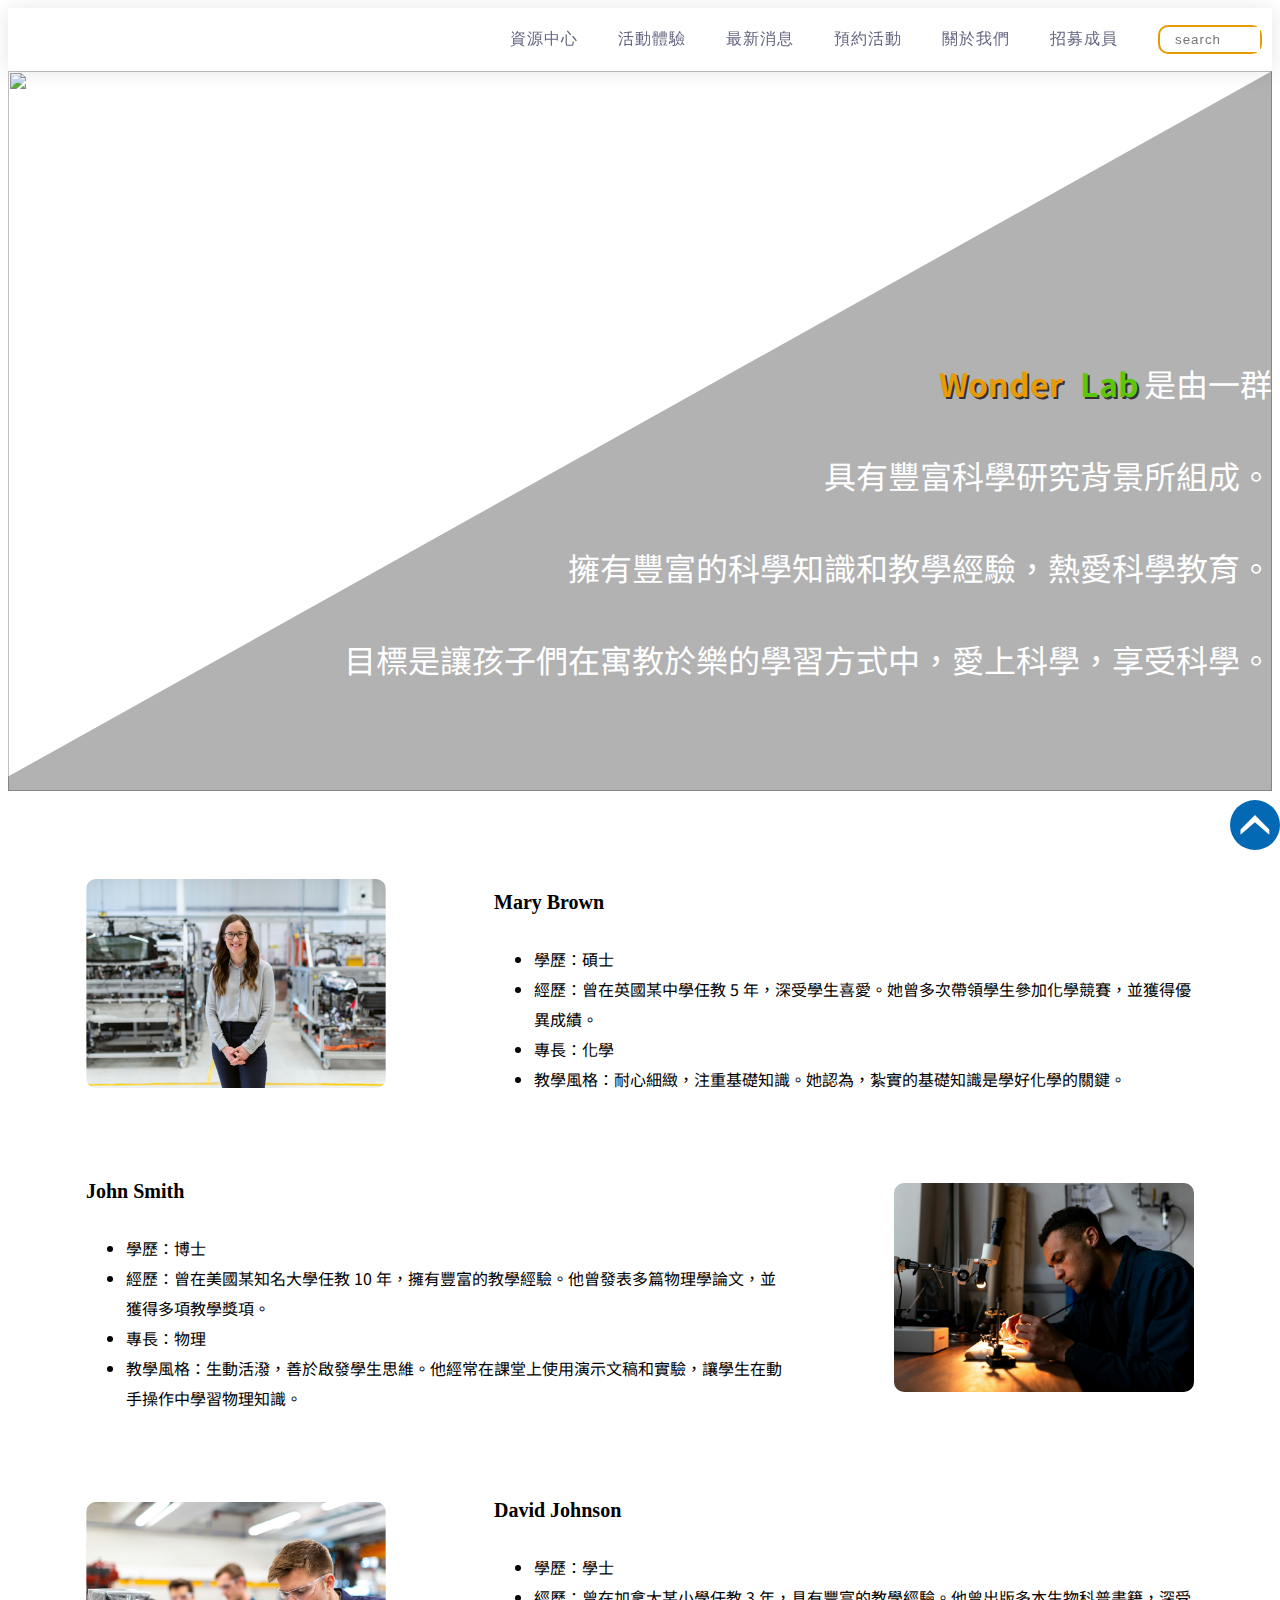
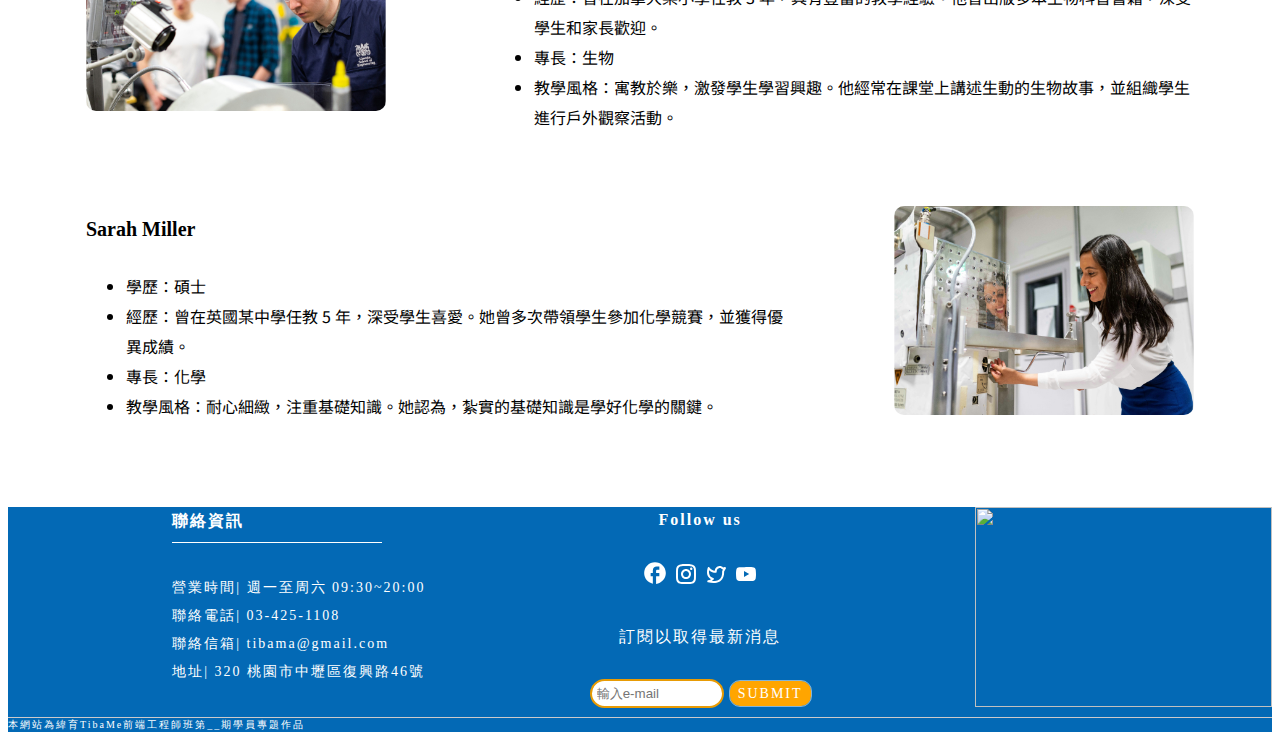
==== commit 7f24bacb: "首基板導覽列展開動畫" ====
--- a/about.html
+++ b/about.html
@@ -29,7 +29,7 @@
             <img src="./index_pic/logo.svg" alt="" />
           </a>
         </div>
-        <nav>
+        <nav id="nav" class="hidden">
           <ul>
             <li><a href="./resource_center.html">資源中心</a></li>
             <li><a href="./activity.html">活動體驗</a></li>
@@ -38,13 +38,17 @@
             <li><a href="./about.html">關於我們</a></li>
             <li><a href="./recruit.html">招募成員</a></li>
           </ul>
-          <div class="search_area">
-            <input type="text" placeholder="search" />
-            <div class="icon">
-              <i class="fa-solid fa-magnifying-glass"></i>
-            </div>
-          </div>
         </nav>
+        <div class="search_area">
+          <input type="text" placeholder="search" />
+          <div class="icon">
+            <i class="fa-solid fa-magnifying-glass"></i>
+          </div>
+        </div>
+        <div class="bars" id="bars">
+          <i class="fa-solid fa-bars" id="fa-bars"></i>
+          <i class="fa-solid fa-xmark" id="fa-xmark"></i>
+        </div>
       </div>
     </header>
     <section class="banner">
@@ -251,5 +255,6 @@
         >
       </div>
     </footer>
+    <script src="./nav_bar.js"></script>
   </body>
 </html>
--- a/CSS/header_footer.css
+++ b/CSS/header_footer.css
@@ -1,7 +1,7 @@
 header.main {
   position: sticky;
   top: 0px;
-  z-index: 10;
+  z-index: 13;
 }
 header.main .hd_container {
   display: flex;
@@ -11,11 +11,13 @@
   box-shadow: 0px 1px 20px rgba(0, 0, 0, 0.1);
   padding: 5px 10px;
 }
+header.main .hd_container .logo {
+  flex-grow: 1;
+}
 header.main .hd_container .logo img {
   width: 100px;
 }
 header.main .hd_container nav {
-  margin-right: 0px;
   display: flex;
   align-items: center;
   letter-spacing: 1px;
@@ -31,14 +33,14 @@
   text-decoration: none;
   color: #636581;
 }
-header.main .hd_container nav .search_area {
+header.main .hd_container .search_area {
   display: flex;
   align-items: center;
   border: 2px solid #e89b04;
   border-radius: 10px;
   margin-left: 20px;
 }
-header.main .hd_container nav .search_area input {
+header.main .hd_container .search_area input {
   width: 80px;
   border: none;
   outline: none;
@@ -46,12 +48,94 @@
   padding: 5px;
   letter-spacing: 1px;
 }
-header.main .hd_container nav .search_area .icon {
-  font-size: 20px;
+header.main .hd_container .search_area .icon {
+  font-size: 25px;
   color: #e89b04;
   cursor: pointer;
 }
+header.main .hd_container .bars {
+  position: relative;
+}
+header.main .hd_container .bars .fa-bars {
+  font-size: 25px;
+  color: #e89b04;
+  cursor: pointer;
+}
+header.main .hd_container .bars .fa-xmark {
+  font-size: 27px;
+  display: none;
+  position: absolute;
+  top: 0;
+  left: 0;
+  cursor: pointer;
+}
 
+@media screen and (min-width: 768px) {
+  .bars .fa-bars {
+    display: none;
+    width: 0px;
+  }
+  .bars .fa-xmark {
+    display: none;
+  }
+}
+@media screen and (max-width: 767px) {
+  header.main .hd_container {
+    position: relative;
+  }
+  header.main .hd_container .logo {
+    margin: auto;
+    order: 2;
+    flex-grow: 0;
+  }
+  header.main .hd_container nav {
+    position: absolute;
+    z-index: 10;
+    top: 100%;
+    right: 0px;
+    width: 200px;
+    height: 220px;
+    text-align: center;
+    background-color: #fff;
+    border-radius: 10px;
+    transition: all 0.8s;
+  }
+  header.main .hd_container nav ul {
+    display: block;
+  }
+  header.main .hd_container nav ul li {
+    padding: 10px 0 10px 30px;
+    text-align: center;
+    transition: all 0.8s;
+  }
+  header.main .hd_container nav.hidden {
+    height: 0;
+  }
+  header.main .hd_container nav.hidden ul li {
+    padding: 0 0 5px 30px;
+    font-size: 0;
+  }
+  header.main .hd_container .search_area {
+    order: 1;
+    border: none;
+    margin-left: 0;
+  }
+  header.main .hd_container .search_area input {
+    display: none;
+  }
+  header.main .hd_container .search_area .icon .fa-magnifying-glass {
+    color: #0369b5;
+  }
+  header.main .hd_container .bars {
+    order: 3;
+  }
+  header.main .hd_container .bars .fa-bars {
+    color: #0369b5;
+  }
+  header.main .hd_container .bars .fa-xmark {
+    color: #e89b04;
+  }
+}
 footer.main .footer_container {
   background-color: #0369b5;
 }
@@ -60,6 +144,11 @@
   display: flex;
   align-items: center;
   letter-spacing: 2px;
+}
+@media screen and (max-width: 576px) {
+  footer.main .footer_container .main_content {
+    height: 400px;
+  }
 }
 footer.main .footer_container .main_content .content {
   display: flex;
@@ -67,11 +156,22 @@
   flex-grow: 5;
   padding-top: 20px;
 }
+@media screen and (max-width: 576px) {
+  footer.main .footer_container .main_content .content {
+    flex-direction: column;
+    align-items: center;
+  }
+}
 footer.main .footer_container .main_content .content .info {
   display: flex;
   flex-direction: column;
   gap: 10px;
   color: #fff;
+}
+@media screen and (max-width: 576px) {
+  footer.main .footer_container .main_content .content .info {
+    padding-bottom: 20px;
+  }
 }
 footer.main .footer_container .main_content .content .info h4 {
   padding-bottom: 10px;
@@ -90,14 +190,24 @@
 footer.main .footer_container .main_content .content .others .follow_us {
   text-align: center;
 }
+@media screen and (max-width: 576px) {
+  footer.main .footer_container .main_content .content .others .follow_us {
+    padding: 20px 0;
+  }
+}
 footer.main .footer_container .main_content .content .others .follow_us h4 {
   padding-bottom: 10px;
 }
 footer.main .footer_container .main_content .content .others .subscribe {
   padding: 20px 0;
 }
+@media screen and (max-width: 576px) {
+  footer.main .footer_container .main_content .content .others .subscribe {
+    padding: unset;
+    padding-top: 20px;
+  }
+}
 footer.main .footer_container .main_content .content .others .subscribe p {
-  padding-bottom: 10px;
   text-align: center;
 }
 footer.main .footer_container .main_content .content .others .subscribe .input input {
@@ -155,6 +265,11 @@
   height: 100%;
   flex-grow: 2;
 }
+@media screen and (max-width: 767px) {
+  footer.main .footer_logo {
+    display: none;
+  }
+}
 footer.main .footer_logo img {
   width: 100%;
   height: 100%;
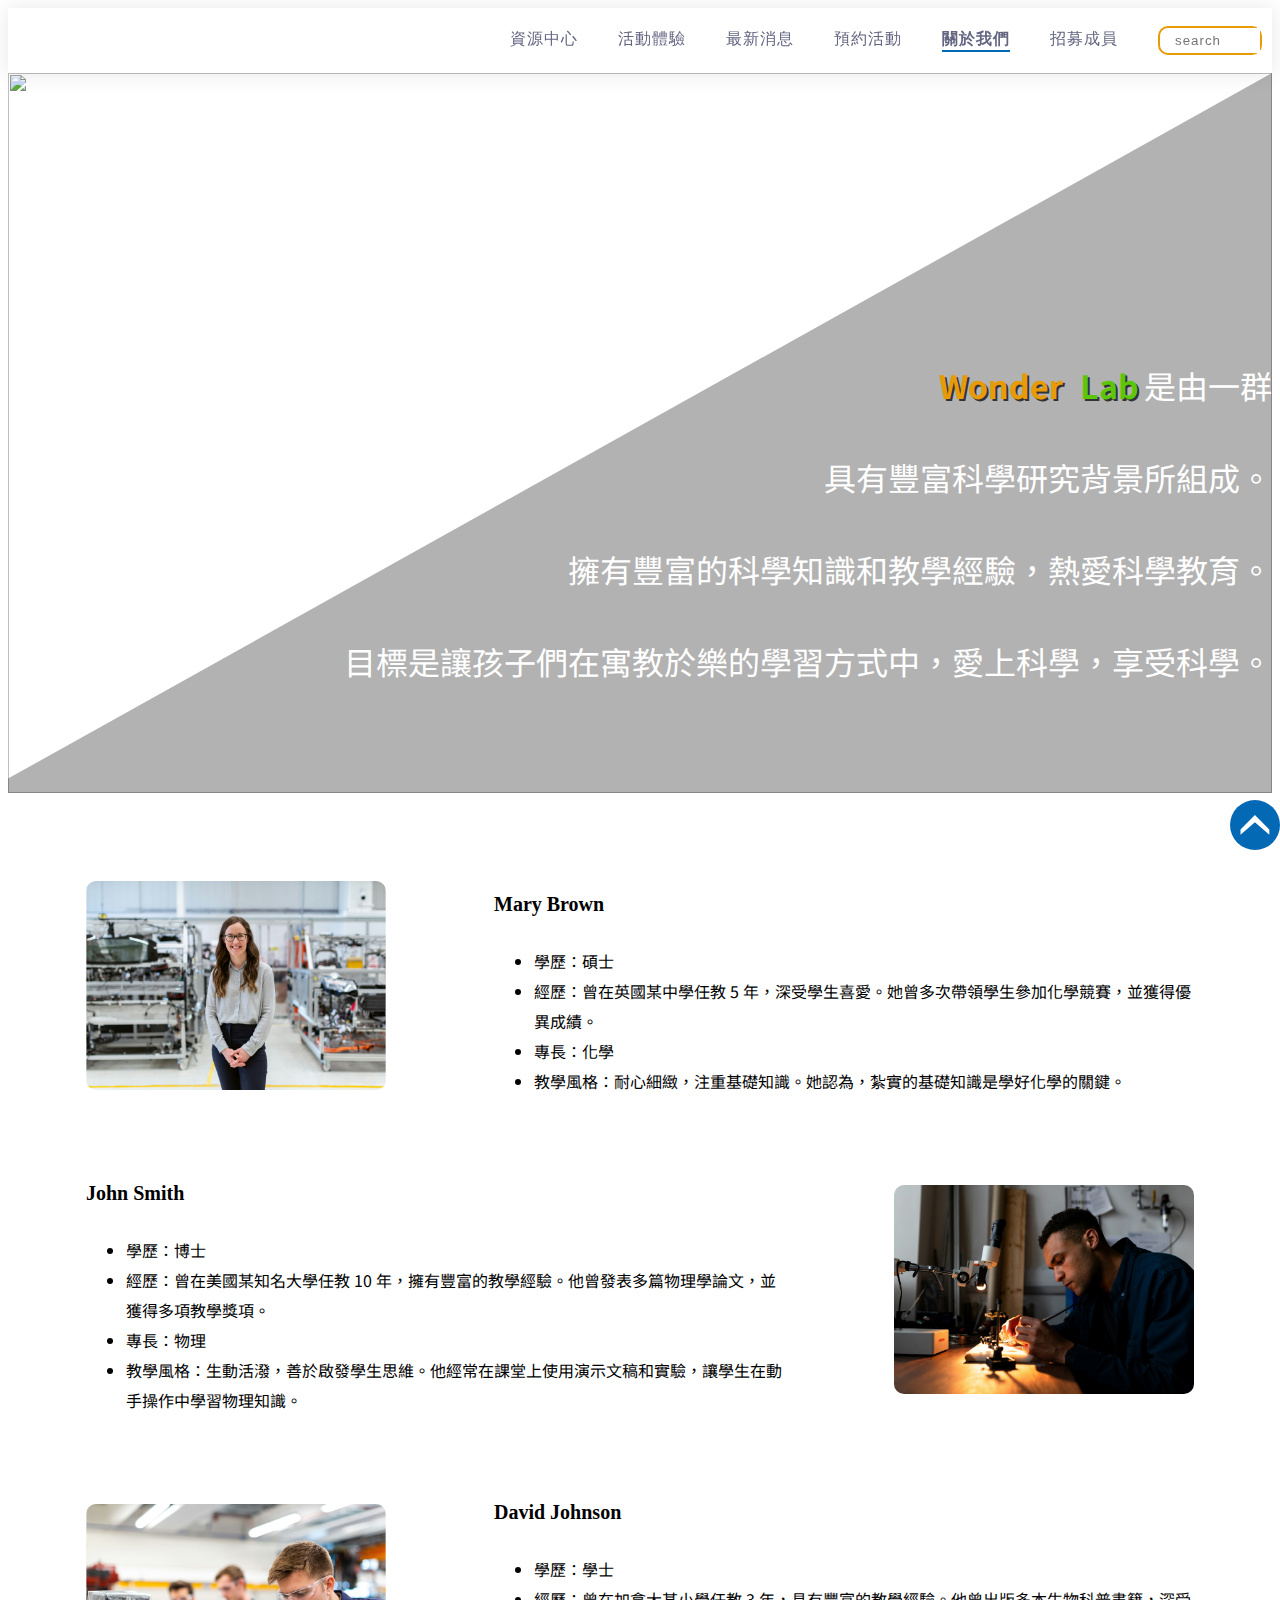
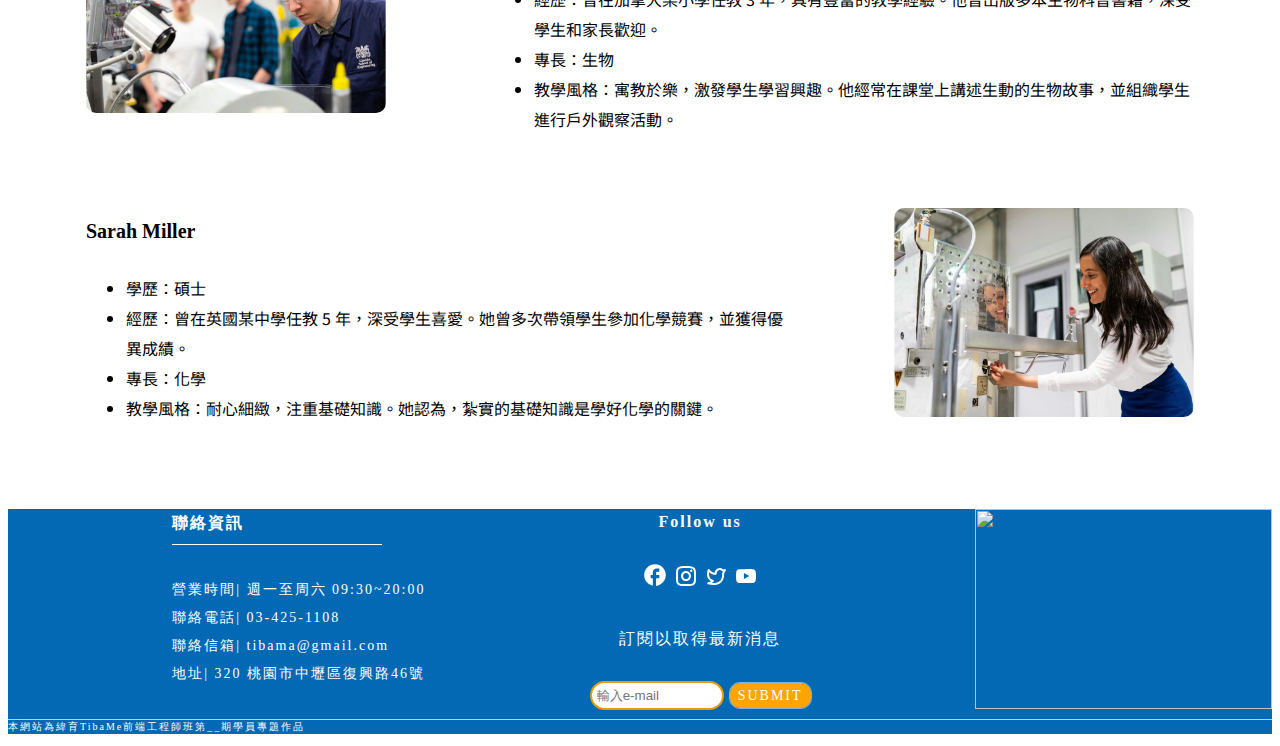
==== commit 25917d66: "導覽列項目添加觸摸動畫" ====
--- a/about.html
+++ b/about.html
@@ -35,7 +35,7 @@
             <li><a href="./activity.html">活動體驗</a></li>
             <li><a href="./news.html">最新消息</a></li>
             <li><a href="./reservation.html">預約活動</a></li>
-            <li><a href="./about.html">關於我們</a></li>
+            <li class="underline"><a href="./about.html">關於我們</a></li>
             <li><a href="./recruit.html">招募成員</a></li>
           </ul>
         </nav>
--- a/CSS/header_footer.css
+++ b/CSS/header_footer.css
@@ -32,6 +32,39 @@
 header.main .hd_container nav ul li a {
   text-decoration: none;
   color: #636581;
+  font-weight: 100;
+  transition: all 0.5s;
+}
+header.main .hd_container nav ul li a:hover {
+  font-weight: bold;
+  transition: all 0.5s;
+}
+header.main .hd_container nav ul li a::after {
+  content: "";
+  display: block;
+  background-color: #0369b5;
+  margin: 0 auto;
+  width: 0px;
+  height: 0px;
+  transition: all 0.5s;
+}
+header.main .hd_container nav ul li a:hover::after {
+  width: 68px;
+  height: 2px;
+  transition: all 0.5s;
+}
+header.main .hd_container .underline a {
+  text-decoration: none;
+  color: #636581;
+  font-weight: bold;
+}
+header.main .hd_container .underline a::after {
+  content: "";
+  display: block;
+  background-color: #0369b5;
+  margin: 0 auto;
+  width: 68px;
+  height: 2px;
 }
 header.main .hd_container .search_area {
   display: flex;
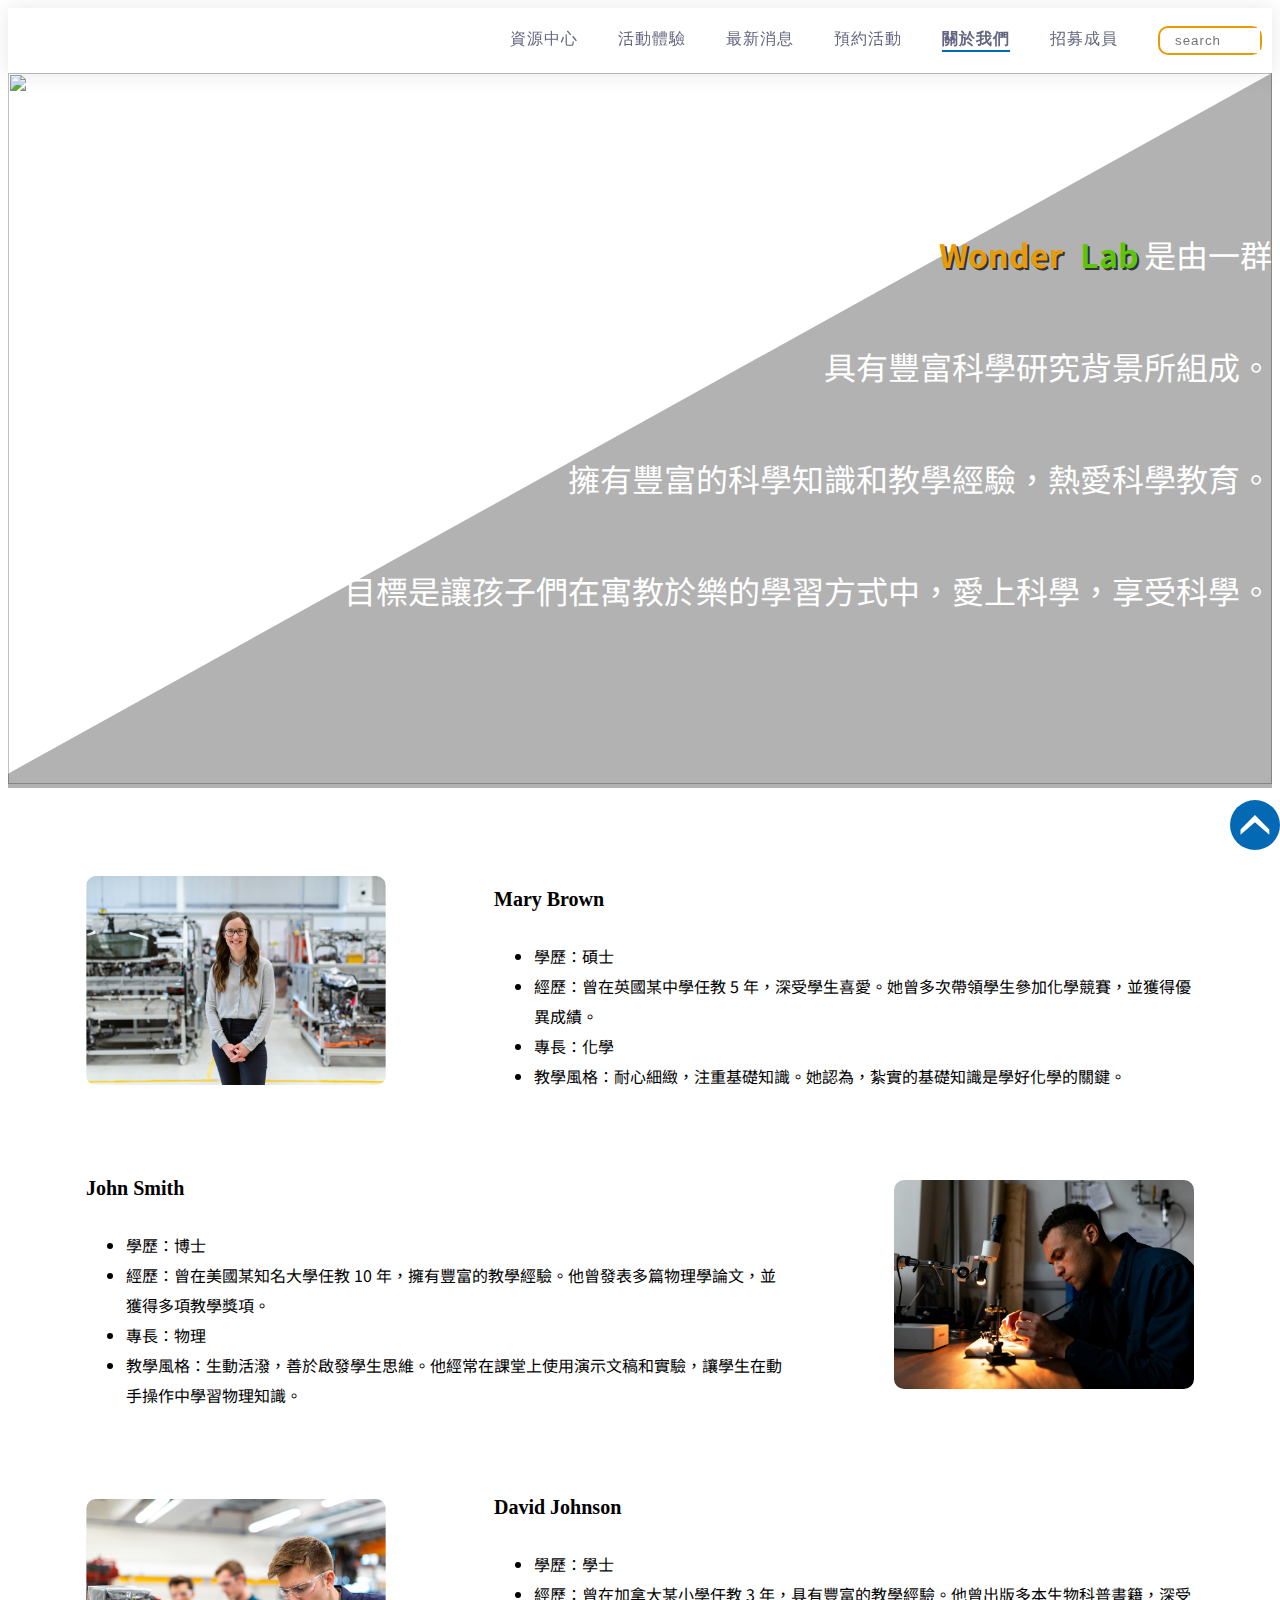
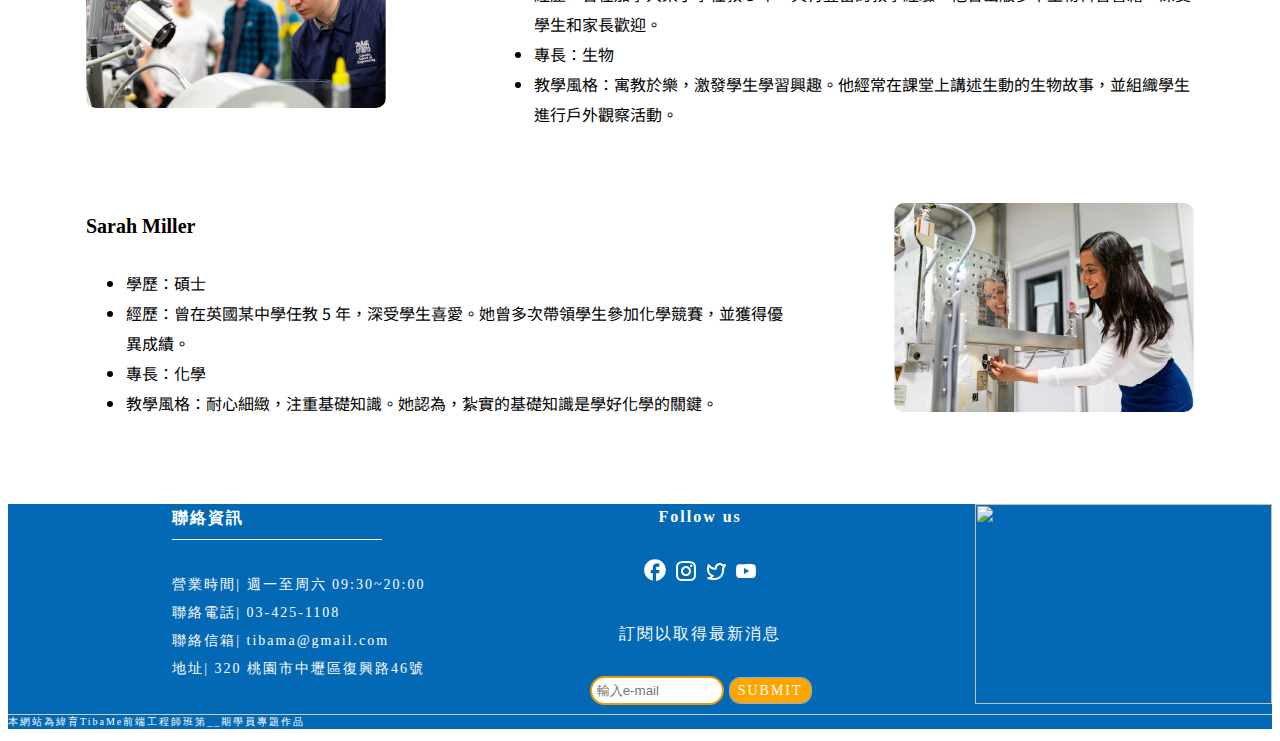
==== commit 31f3a5fd: "導覽列動畫調整及修正" ====
--- a/about.html
+++ b/about.html
@@ -256,5 +256,13 @@
       </div>
     </footer>
     <script src="./nav_bar.js"></script>
+    <script>
+      let lis = document.querySelectorAll("li");
+      for (let i = 0; i <= lis.length - 1; i++) {
+        if (lis[i].classList.contains("underline") && window.innerWidth < 768) {
+          lis[i].classList.remove("underline");
+        }
+      }
+    </script>
   </body>
 </html>
--- a/CSS/header_footer.css
+++ b/CSS/header_footer.css
@@ -131,7 +131,7 @@
     text-align: center;
     background-color: #fff;
     border-radius: 10px;
-    transition: all 0.8s;
+    transition: all 0.5s;
   }
   header.main .hd_container nav ul {
     display: block;
@@ -139,13 +139,13 @@
   header.main .hd_container nav ul li {
     padding: 10px 0 10px 30px;
     text-align: center;
-    transition: all 0.8s;
+    transition: all 0.5s;
   }
   header.main .hd_container nav.hidden {
     height: 0;
   }
   header.main .hd_container nav.hidden ul li {
-    padding: 0 0 5px 30px;
+    padding: 0 0 0 120px;
     font-size: 0;
   }
   header.main .hd_container .search_area {
--- a/CSS/about.css
+++ b/CSS/about.css
@@ -9,26 +9,48 @@
   -webkit-clip-path: polygon(0 98%, 0 100%, 100% 100%, 100% 0);
           clip-path: polygon(0 98%, 0 100%, 100% 100%, 100% 0);
   width: 100%;
-  height: 80vh;
+  height: 100%;
   position: absolute;
   top: 0;
   left: 0;
 }
+@media (max-width: 576px) {
+  section.banner .banner_container::after {
+    -webkit-clip-path: none;
+            clip-path: none;
+  }
+}
 section.banner .banner_container {
   position: relative;
-  height: 80vh;
 }
 section.banner .banner_container .txt {
   position: absolute;
   bottom: 0;
   right: 0;
   z-index: 2;
-  margin-bottom: 70px;
+  margin-bottom: 10%;
   text-align: right;
-  line-height: 60px;
+  line-height: 80px;
+}
+@media (max-width: 1199px) {
+  section.banner .banner_container .txt {
+    line-height: 64px;
+  }
+}
+@media (max-width: 767px) {
+  section.banner .banner_container .txt {
+    line-height: 32px;
+  }
+}
+@media (max-width: 576px) {
+  section.banner .banner_container .txt {
+    line-height: 28px;
+    margin-bottom: 10%;
+    text-align: center;
+  }
 }
 section.banner .banner_container .txt p {
-  font-size: 32px;
+  font-size: clamp(14px, 2.5vw, 40px);
   font-family: "Noto Sans TC", sans-serif;
   color: #fff;
 }
@@ -45,8 +67,7 @@
   font-weight: bold;
 }
 section.banner .banner_container .pic {
-  width: 100%;
-  height: 100%;
+  aspect-ratio: 16/9;
 }
 section.banner .banner_container .pic img {
   width: 100%;
@@ -57,6 +78,11 @@
   width: 100%;
   margin: auto;
   padding: 50px 0;
+}
+@media (max-width: 1199px) {
+  section.introduction .in_container {
+    width: 80%;
+  }
 }
 section.introduction .in_container .card {
   width: 100%;
@@ -71,6 +97,7 @@
 }
 section.introduction .in_container .card .pic img {
   width: 100%;
+  height: 100%;
   border-radius: 10px;
 }
 section.introduction .in_container .card .txt {
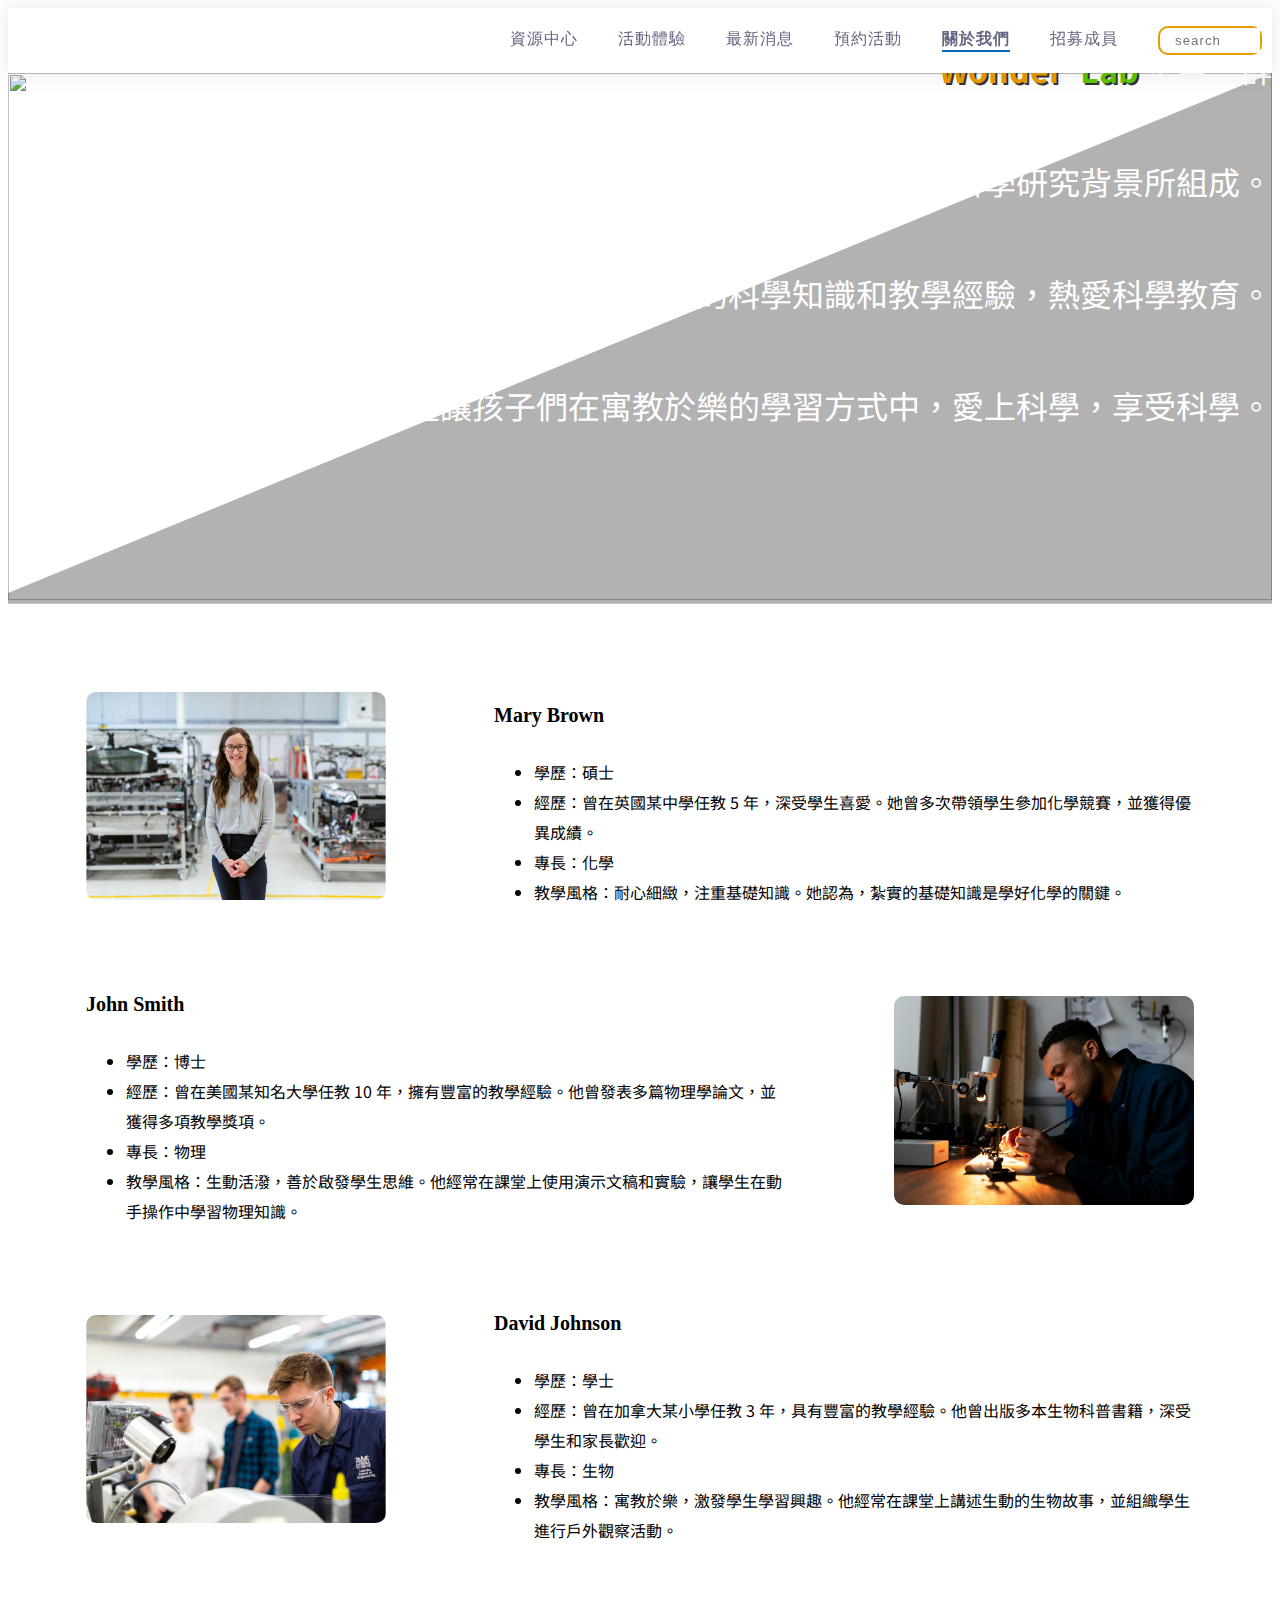
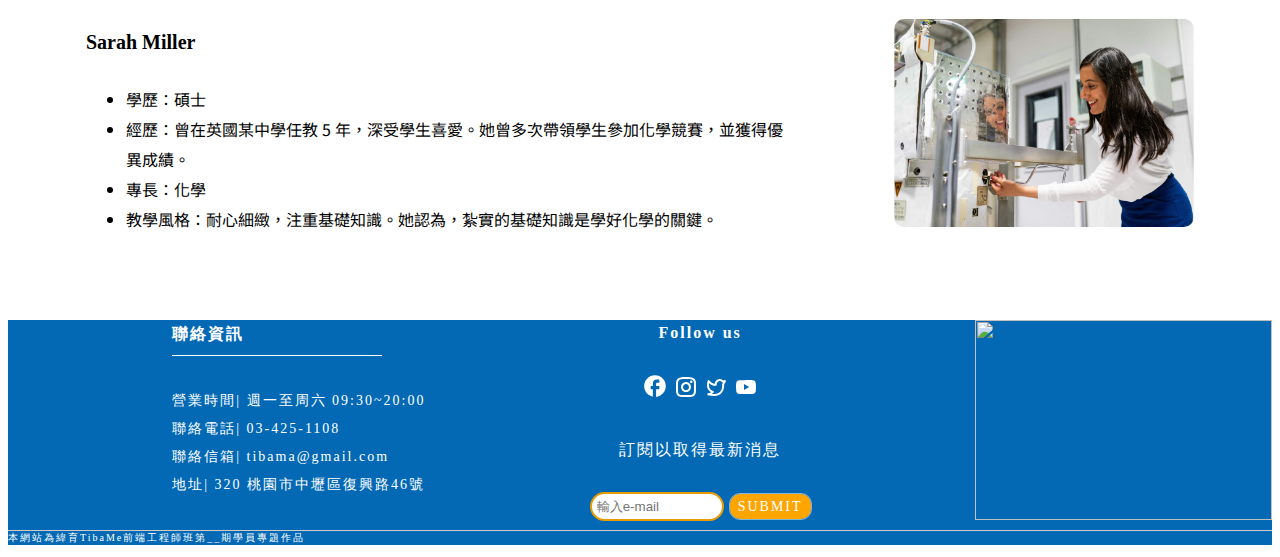
==== commit c073062c: "關於我們_return top" ====
--- a/about.html
+++ b/about.html
@@ -12,14 +12,17 @@
       href="https://cdnjs.cloudflare.com/ajax/libs/font-awesome/6.5.1/css/all.min.css"
       integrity="sha512-DTOQO9RWCH3ppGqcWaEA1BIZOC6xxalwEsw9c2QQeAIftl+Vegovlnee1c9QX4TctnWMn13TZye+giMm8e2LwA=="
       crossorigin="anonymous"
-      referrerpolicy="no-referrer" />
+      referrerpolicy="no-referrer"
+    />
     <link rel="preconnect" href="https://fonts.googleapis.com" />
     <link rel="preconnect" href="https://fonts.gstatic.com" crossorigin />
     <link
       href="https://fonts.googleapis.com/css2?family=Noto+Sans+TC:wght@100..900&display=swap"
-      rel="stylesheet" />
+      rel="stylesheet"
+    />
     <link rel="icon" href="./index_pic/Group 22.png" />
     <title>關於我們</title>
+    <script src="./jquery-3.7.1.min.js"></script>
   </head>
   <body>
     <header class="main">
@@ -65,7 +68,8 @@
         <div class="pic">
           <img
             src="./about_pic/thisisengineering-raeng-bIltCMXIwRE-unsplash (1)-fotor.jpg"
-            alt="" />
+            alt=""
+          />
         </div>
       </div>
     </section>
@@ -159,10 +163,12 @@
               height="30"
               viewBox="0 0 41 28"
               fill="none"
-              xmlns="http://www.w3.org/2000/svg">
+              xmlns="http://www.w3.org/2000/svg"
+            >
               <path
                 d="M0.714294 27.4832V20.1046L20.3905 0.428431L40.0666 20.1046V27.4832L20.3905 10.1428L0.714294 27.4832Z"
-                fill="white" />
+                fill="white"
+              />
             </svg>
           </a>
         </div>
@@ -189,10 +195,12 @@
                     height="27"
                     viewBox="0 0 26 27"
                     fill="none"
-                    xmlns="http://www.w3.org/2000/svg">
+                    xmlns="http://www.w3.org/2000/svg"
+                  >
                     <path
                       d="M23.8333 13.1002C23.8333 7.12018 18.98 2.26685 13 2.26685C7.01996 2.26685 2.16663 7.12018 2.16663 13.1002C2.16663 18.3435 5.89329 22.7093 10.8333 23.7168V16.3502H8.66663V13.1002H10.8333V10.3918C10.8333 8.30101 12.5341 6.60018 14.625 6.60018H17.3333V9.85018H15.1666C14.5708 9.85018 14.0833 10.3377 14.0833 10.9335V13.1002H17.3333V16.3502H14.0833V23.8793C19.5541 23.3377 23.8333 18.7227 23.8333 13.1002Z"
-                      fill="white" />
+                      fill="white"
+                    />
                   </svg>
                 </span>
                 <span class="instagram">
@@ -202,10 +210,12 @@
                     height="25"
                     viewBox="0 0 24 25"
                     fill="none"
-                    xmlns="http://www.w3.org/2000/svg">
+                    xmlns="http://www.w3.org/2000/svg"
+                  >
                     <path
                       d="M12.001 9.1001C11.2053 9.1001 10.4423 9.41617 9.87966 9.97878C9.31705 10.5414 9.00098 11.3044 9.00098 12.1001C9.00098 12.8957 9.31705 13.6588 9.87966 14.2214C10.4423 14.784 11.2053 15.1001 12.001 15.1001C12.7966 15.1001 13.5597 14.784 14.1223 14.2214C14.6849 13.6588 15.001 12.8957 15.001 12.1001C15.001 11.3044 14.6849 10.5414 14.1223 9.97878C13.5597 9.41617 12.7966 9.1001 12.001 9.1001ZM12.001 7.1001C13.3271 7.1001 14.5988 7.62688 15.5365 8.56456C16.4742 9.50225 17.001 10.774 17.001 12.1001C17.001 13.4262 16.4742 14.6979 15.5365 15.6356C14.5988 16.5733 13.3271 17.1001 12.001 17.1001C10.6749 17.1001 9.40312 16.5733 8.46544 15.6356C7.52776 14.6979 7.00098 13.4262 7.00098 12.1001C7.00098 10.774 7.52776 9.50225 8.46544 8.56456C9.40312 7.62688 10.6749 7.1001 12.001 7.1001ZM18.501 6.8501C18.501 7.18162 18.3693 7.49956 18.1349 7.73398C17.9004 7.9684 17.5825 8.1001 17.251 8.1001C16.9195 8.1001 16.6015 7.9684 16.3671 7.73398C16.1327 7.49956 16.001 7.18162 16.001 6.8501C16.001 6.51858 16.1327 6.20063 16.3671 5.96621C16.6015 5.73179 16.9195 5.6001 17.251 5.6001C17.5825 5.6001 17.9004 5.73179 18.1349 5.96621C18.3693 6.20063 18.501 6.51858 18.501 6.8501ZM12.001 4.1001C9.52698 4.1001 9.12298 4.1071 7.97198 4.1581C7.18798 4.1951 6.66198 4.3001 6.17398 4.4901C5.76559 4.64004 5.39639 4.88036 5.09398 5.1931C4.78098 5.4955 4.54033 5.86468 4.38998 6.2731C4.19998 6.7631 4.09498 7.2881 4.05898 8.0711C4.00698 9.1751 3.99998 9.5611 3.99998 12.1001C3.99998 14.5751 4.00698 14.9781 4.05798 16.1291C4.09498 16.9121 4.19998 17.4391 4.38898 17.9261C4.55898 18.3611 4.75898 18.6741 5.09098 19.0061C5.42798 19.3421 5.74098 19.5431 6.17098 19.7091C6.66498 19.9001 7.19098 20.0061 7.97098 20.0421C9.07498 20.0941 9.46098 20.1001 12 20.1001C14.475 20.1001 14.878 20.0931 16.029 20.0421C16.811 20.0051 17.337 19.9001 17.826 19.7111C18.234 19.5604 18.603 19.3202 18.906 19.0081C19.243 18.6721 19.444 18.3591 19.61 17.9281C19.8 17.4361 19.906 16.9101 19.942 16.1281C19.994 15.0251 20 14.6381 20 12.1001C20 9.6261 19.993 9.2221 19.942 8.0711C19.905 7.2891 19.799 6.7611 19.61 6.2731C19.4592 5.86511 19.219 5.49608 18.907 5.1931C18.6047 4.87994 18.2355 4.63926 17.827 4.4891C17.337 4.2991 16.811 4.1941 16.029 4.1581C14.926 4.1061 14.541 4.1001 12.001 4.1001ZM12.001 2.1001C14.718 2.1001 15.057 2.1101 16.124 2.1601C17.188 2.2101 17.914 2.3771 18.551 2.6251C19.211 2.8791 19.767 3.2231 20.323 3.7781C20.8315 4.27799 21.2249 4.88269 21.476 5.5501C21.723 6.1871 21.891 6.9131 21.941 7.9781C21.988 9.0441 22.001 9.3831 22.001 12.1001C22.001 14.8171 21.991 15.1561 21.941 16.2221C21.891 17.2871 21.723 18.0121 21.476 18.6501C21.2256 19.3179 20.8321 19.9227 20.323 20.4221C19.8229 20.9304 19.2183 21.3239 18.551 21.5751C17.914 21.8221 17.188 21.9901 16.124 22.0401C15.057 22.0871 14.718 22.1001 12.001 22.1001C9.28398 22.1001 8.94498 22.0901 7.87798 22.0401C6.81398 21.9901 6.08898 21.8221 5.45098 21.5751C4.7833 21.3246 4.1785 20.931 3.67898 20.4221C3.17041 19.9223 2.77694 19.3176 2.52598 18.6501C2.27798 18.0131 2.11098 17.2871 2.06098 16.2221C2.01298 15.1561 2.00098 14.8171 2.00098 12.1001C2.00098 9.3831 2.01098 9.0441 2.06098 7.9781C2.11098 6.9121 2.27798 6.1881 2.52598 5.5501C2.77621 4.88228 3.16978 4.27742 3.67898 3.7781C4.17865 3.26933 4.78341 2.87583 5.45098 2.6251C6.08798 2.3771 6.81298 2.2101 7.87798 2.1601C8.94498 2.1131 9.28398 2.1001 12.001 2.1001Z"
-                      fill="white" />
+                      fill="white"
+                    />
                   </svg>
                 </span>
                 <span class="twitter">
@@ -215,12 +225,14 @@
                     height="25"
                     viewBox="0 0 24 25"
                     fill="none"
-                    xmlns="http://www.w3.org/2000/svg">
+                    xmlns="http://www.w3.org/2000/svg"
+                  >
                     <path
                       fill-rule="evenodd"
                       clip-rule="evenodd"
                       d="M17.817 7.089C17.464 6.581 16.52 5.867 14.991 6.175C14.099 6.354 13.566 6.795 13.227 7.377C12.866 7.997 12.691 8.84 12.691 9.821C12.691 10.0862 12.5857 10.3406 12.3982 10.5281C12.2106 10.7156 11.9563 10.821 11.691 10.821C9.32504 10.821 7.07304 10.118 5.17804 8.217C5.03497 8.9883 4.97862 9.77318 5.01004 10.557C5.06304 11.643 5.32204 12.732 5.93704 13.665C6.54204 14.582 7.53704 15.422 9.20104 15.95C9.3641 16.0017 9.51115 16.0944 9.62816 16.2192C9.74516 16.344 9.8282 16.4967 9.86934 16.6627C9.91047 16.8288 9.90832 17.0026 9.8631 17.1676C9.81788 17.3325 9.73109 17.4831 9.61104 17.605C9.07804 18.1517 8.47396 18.6243 7.81504 19.01C8.87504 19.12 9.89704 19.128 10.845 19.042C12.765 18.868 14.294 18.319 15.25 17.542C17.263 15.91 18.34 13.476 18.14 9.398C18.106 8.728 18.753 8.005 19.065 7.456C18.594 7.544 18.122 7.528 17.817 7.089ZM4.59404 5.084C4.7751 5.06296 4.95846 5.0918 5.12431 5.16741C5.29016 5.24302 5.43218 5.36253 5.53504 5.513C7.01104 7.672 8.78304 8.57 10.75 8.774C10.846 7.933 11.073 7.102 11.5 6.37C12.126 5.296 13.144 4.506 14.598 4.214C16.608 3.81 18.138 4.538 19.025 5.429L20.817 5.094C21.0046 5.05887 21.1982 5.07811 21.3752 5.14945C21.5521 5.22079 21.7049 5.34127 21.8157 5.49665C21.9264 5.65203 21.9903 5.83584 21.9999 6.02638C22.0096 6.21692 21.9645 6.40624 21.87 6.572L20.15 9.594C20.307 13.955 19.095 16.999 16.511 19.096C15.141 20.208 13.179 20.839 11.026 21.034C8.85604 21.23 6.40304 20.993 3.96504 20.281C3.75674 20.2202 3.57384 20.0934 3.44397 19.9195C3.31409 19.7457 3.24428 19.5344 3.24507 19.3174C3.24587 19.1004 3.31721 18.8895 3.44835 18.7167C3.57949 18.5438 3.7633 18.4182 3.97204 18.359C5.19804 18.01 6.13204 17.709 6.97504 17.182C5.77604 16.546 4.89304 15.714 4.26804 14.766C3.40004 13.448 3.07804 11.978 3.01404 10.653C2.95004 9.328 3.14104 8.1 3.34304 7.215C3.45804 6.71 3.59204 6.204 3.77704 5.72C3.8423 5.54939 3.95304 5.39991 4.09725 5.28779C4.24145 5.17567 4.41261 5.10519 4.59404 5.084Z"
-                      fill="white" />
+                      fill="white"
+                    />
                   </svg>
                 </span>
                 <span class="youtube">
@@ -230,10 +242,12 @@
                     height="25"
                     viewBox="0 0 24 25"
                     fill="none"
-                    xmlns="http://www.w3.org/2000/svg">
+                    xmlns="http://www.w3.org/2000/svg"
+                  >
                     <path
                       d="M10 15.1001L15.19 12.1001L10 9.1001V15.1001ZM21.56 7.2701C21.69 7.7401 21.78 8.3701 21.84 9.1701C21.91 9.9701 21.94 10.6601 21.94 11.2601L22 12.1001C22 14.2901 21.84 15.9001 21.56 16.9301C21.31 17.8301 20.73 18.4101 19.83 18.6601C19.36 18.7901 18.5 18.8801 17.18 18.9401C15.88 19.0101 14.69 19.0401 13.59 19.0401L12 19.1001C7.81 19.1001 5.2 18.9401 4.17 18.6601C3.27 18.4101 2.69 17.8301 2.44 16.9301C2.31 16.4601 2.22 15.8301 2.16 15.0301C2.09 14.2301 2.06 13.5401 2.06 12.9401L2 12.1001C2 9.9101 2.16 8.3001 2.44 7.2701C2.69 6.3701 3.27 5.7901 4.17 5.5401C4.64 5.4101 5.5 5.3201 6.82 5.2601C8.12 5.1901 9.31 5.1601 10.41 5.1601L12 5.1001C16.19 5.1001 18.8 5.2601 19.83 5.5401C20.73 5.7901 21.31 6.3701 21.56 7.2701Z"
-                      fill="white" />
+                      fill="white"
+                    />
                   </svg>
                 </span>
               </div>
@@ -255,6 +269,7 @@
         >
       </div>
     </footer>
+    <script src="./return_top.js"></script>
     <script src="./nav_bar.js"></script>
     <script>
       let lis = document.querySelectorAll("li");
--- a/CSS/about.css
+++ b/CSS/about.css
@@ -45,14 +45,22 @@
 @media (max-width: 576px) {
   section.banner .banner_container .txt {
     line-height: 28px;
-    margin-bottom: 10%;
-    text-align: center;
+    margin-bottom: 0;
+    text-align: left;
+    width: 100%;
+    right: 50%;
+    translate: 50% 0;
   }
 }
 section.banner .banner_container .txt p {
   font-size: clamp(14px, 2.5vw, 40px);
   font-family: "Noto Sans TC", sans-serif;
   color: #fff;
+}
+@media (max-width: 576px) {
+  section.banner .banner_container .txt p {
+    padding: 0 10px;
+  }
 }
 section.banner .banner_container .txt p span {
   padding: 0 5px;
@@ -67,7 +75,7 @@
   font-weight: bold;
 }
 section.banner .banner_container .pic {
-  aspect-ratio: 16/9;
+  aspect-ratio: 12/5;
 }
 section.banner .banner_container .pic img {
   width: 100%;
@@ -92,8 +100,20 @@
   justify-content: space-evenly;
   align-items: center;
 }
+@media (max-width: 576px) {
+  section.introduction .in_container .card {
+    width: 90%;
+    margin: auto;
+    flex-direction: column;
+  }
+}
 section.introduction .in_container .card .pic {
   width: 300px;
+}
+@media (max-width: 767px) {
+  section.introduction .in_container .card .pic {
+    width: 100%;
+  }
 }
 section.introduction .in_container .card .pic img {
   width: 100%;
@@ -102,6 +122,11 @@
 }
 section.introduction .in_container .card .txt {
   width: 700px;
+}
+@media (max-width: 767px) {
+  section.introduction .in_container .card .txt {
+    width: 100%;
+  }
 }
 section.introduction .in_container .card .txt h3 {
   font-weight: bold;
@@ -113,12 +138,28 @@
   list-style: disc;
   line-height: 30px;
 }
+@media (max-width: 576px) {
+  section.introduction .in_container .card:nth-child(2) .pic {
+    order: 1;
+  }
+  section.introduction .in_container .card:nth-child(2) .txt {
+    order: 2;
+  }
+  section.introduction .in_container .card:nth-child(4) .pic {
+    order: 1;
+  }
+  section.introduction .in_container .card:nth-child(4) .txt {
+    order: 2;
+  }
+}
 
 .returnTop {
   position: fixed;
-  bottom: 50px;
+  top: 70vh;
   right: 0;
-  z-index: 20;
+  z-index: 2;
+  opacity: 0;
+  transition: all 0.5s;
 }
 .returnTop .circle {
   background-color: #0369b5;
@@ -131,4 +172,9 @@
   position: relative;
   left: 10px;
   top: 10px;
+}
+
+.fade {
+  opacity: 1;
+  transition: all 0.5s;
 }/*# sourceMappingURL=about.css.map */